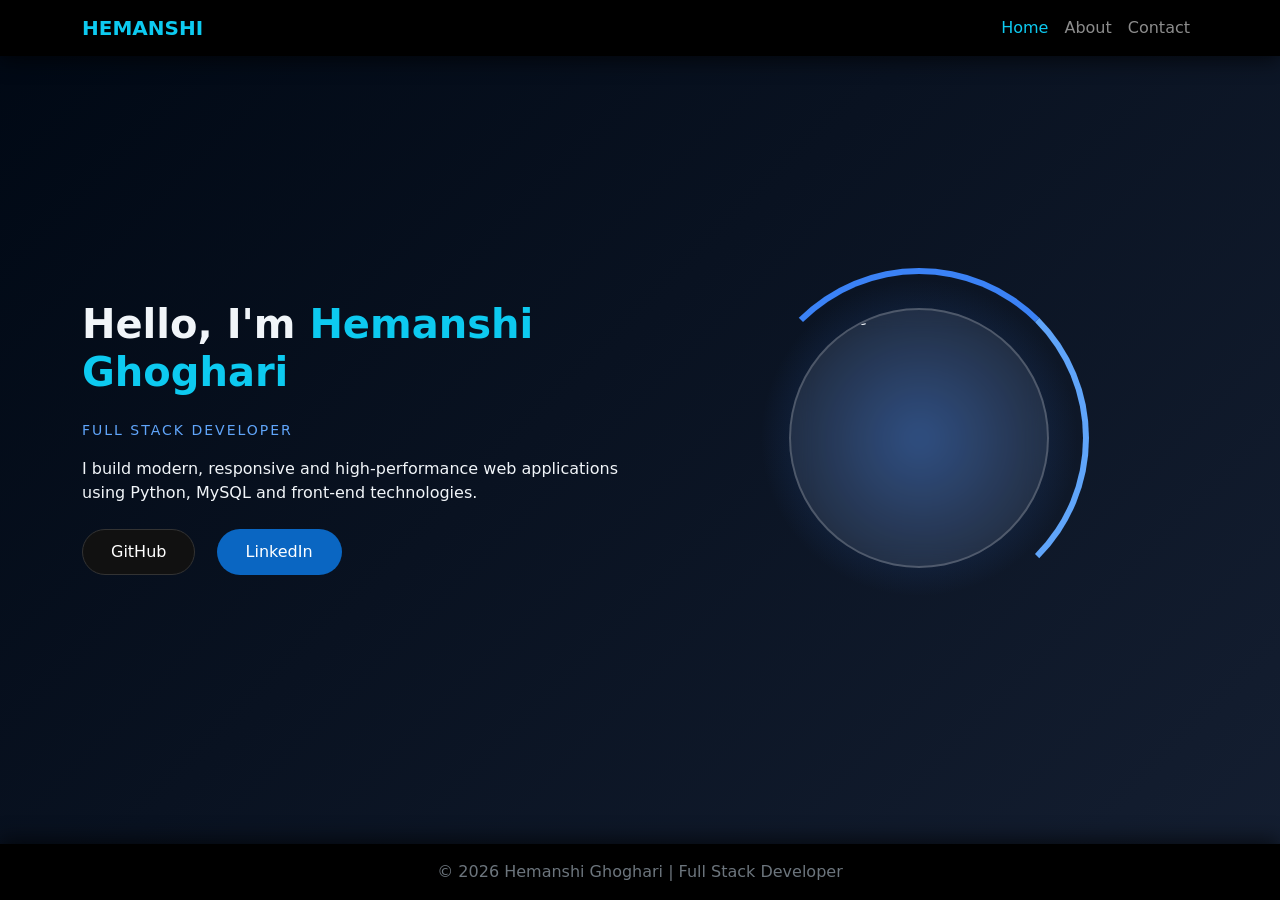
==== index.html @ 2b37db7c "all" ====
<!DOCTYPE html>
<html lang="en">

<head>
    <meta charset="UTF-8">
    <meta name="viewport" content="width=device-width, initial-scale=1.0">
    <title>Hemanshi Ghoghari | Portfolio</title>
    <link href="https://cdn.jsdelivr.net/npm/bootstrap@5.3.2/dist/css/bootstrap.min.css" rel="stylesheet">

    <style>
        body {
            background: linear-gradient(-45deg, #000000, #0d1b2a, #1b263b, #000814);
            background-size: 400% 400%;
            animation: gradientMove 12s ease infinite;
            color: #f1f5f9;
        }

        @keyframes gradientMove {
            0% {
                background-position: 0% 50%;
            }

            50% {
                background-position: 100% 50%;
            }

            100% {
                background-position: 0% 50%;
            }
        }

        .navbar {
            box-shadow: 0 5px 20px rgba(0, 0, 0, 0.6);
        }

        footer {
            box-shadow: 0 -5px 20px rgba(0, 0, 0, 0.6);
        }

        .hero-section {
            min-height: 75vh;
            display: flex;
            align-items: center;
        }

        .profile-container {
            position: relative;
            width: 360px;
            height: 360px;
            display: flex;
            align-items: center;
            justify-content: center;
        }

        /* 🔵 Pulsing Glow Ring */
        .glow-ring {
            position: absolute;
            width: 320px;
            height: 320px;
            border-radius: 50%;
            background: radial-gradient(circle, rgba(59, 130, 246, 0.4) 0%, transparent 70%);
            animation: pulseGlow 3s infinite ease-in-out;
        }

        @keyframes pulseGlow {
            0% {
                transform: scale(0.95);
                opacity: 0.7;
            }

            50% {
                transform: scale(1.05);
                opacity: 1;
            }

            100% {
                transform: scale(0.95);
                opacity: 0.7;
            }
        }

        /* 🔄 Rotating Arc */
        .rotating-arc {
            position: absolute;
            width: 340px;
            height: 340px;
            border-radius: 50%;
            border: 6px solid transparent;
            border-top: 6px solid #3b82f6;
            border-right: 6px solid #60a5fa;
            animation: rotateArc 6s linear infinite;
        }

        @keyframes rotateArc {
            0% {
                transform: rotate(0deg);
            }

            100% {
                transform: rotate(360deg);
            }
        }

        /* 💎 Glass Morphic Circle */
        .profile-glass {
            width: 260px;
            height: 260px;
            border-radius: 50%;
            padding: 10px;
            background: rgba(255, 255, 255, 0.08);
            backdrop-filter: blur(12px);
            border: 2px solid rgba(255, 255, 255, 0.2);
            display: flex;
            align-items: center;
            justify-content: center;
            z-index: 2;
        }

        /* 🖼 Image */
        .profile-img {
            width: 110%;
            height: 110%;
            border-radius: 50%;
            object-fit: cover;
            /* display: block; */
        }

        .tagline {
            letter-spacing: 2px;
            font-size: 14px;
            color: #60a5fa;
        }

        .social-btn {
            padding: 10px 28px;
            border-radius: 30px;
            font-weight: 500;
            transition: 0.3s;
        }

        .github-btn {
            background: #111;
            color: #fff;
            border: 1px solid #333;
        }

        .github-btn:hover {
            box-shadow: 0 0 20px rgba(255, 255, 255, 0.3);
        }

        .linkedin-btn {
            background: #0A66C2;
            color: #fff;
        }
    </style>
</head>

<body class="d-flex flex-column min-vh-100">

    <!-- Header -->
    <nav class="navbar navbar-expand-lg navbar-dark bg-black fixed-top">
        <div class="container">
            <a class="navbar-brand fw-bold text-info" href="index.html">HEMANSHI</a>
            <button class="navbar-toggler" type="button" data-bs-toggle="collapse" data-bs-target="#navbarNav">
                <span class="navbar-toggler-icon"></span>
            </button>
            <div class="collapse navbar-collapse" id="navbarNav">
                <ul class="navbar-nav ms-auto">
                    <li class="nav-item"><a class="nav-link active text-info" href="index.html">Home</a></li>
                    <li class="nav-item"><a class="nav-link" href="about.html">About</a></li>
                    <li class="nav-item"><a class="nav-link" href="contact.html">Contact</a></li>
                </ul>
            </div>
        </div>
    </nav>

    <main class="flex-fill" style="margin-top:100px;">

        <section class="container hero-section">
            <div class="row align-items-center w-100 g-0">

                <!-- Left -->
                <div class="col-lg-6 text-center text-lg-start">
                    <h1 class="fw-bold mb-4">
                        Hello, I'm <span class="text-info">Hemanshi Ghoghari</span>
                    </h1>
                    <p class="tagline">FULL STACK DEVELOPER</p>

                    <p class="mb-4">
                        I build modern, responsive and high-performance web applications
                        using Python, MySQL and front-end technologies.
                    </p>

                    <div>
                        <a href="https://github.com/YOUR_GITHUB_USERNAME" target="_blank"
                            class="btn social-btn github-btn me-3">
                            GitHub
                        </a>

                        <a href="https://linkedin.com/in/YOUR_LINKEDIN_USERNAME" target="_blank"
                            class="btn social-btn linkedin-btn">
                            LinkedIn
                        </a>
                    </div>
                </div>

                <!-- Right -->
                <div class="col-lg-6 d-flex justify-content-center mt-4 mt-lg-0">
                    <div class="profile-container">
                        <div class="glow-ring"></div>
                        <div class="rotating-arc"></div>

                        <div class="profile-glass">
                            <img src="profile_pic.png" alt="Profile" class="profile-img">
                        </div>
                    </div>
                </div>

            </div>
        </section>

    </main>

    <footer class="text-center py-3 bg-black text-secondary mt-auto">
        © 2026 Hemanshi Ghoghari | Full Stack Developer
    </footer>

    <script src="https://cdn.jsdelivr.net/npm/bootstrap@5.3.2/dist/js/bootstrap.bundle.min.js"></script>
</body>

</html>
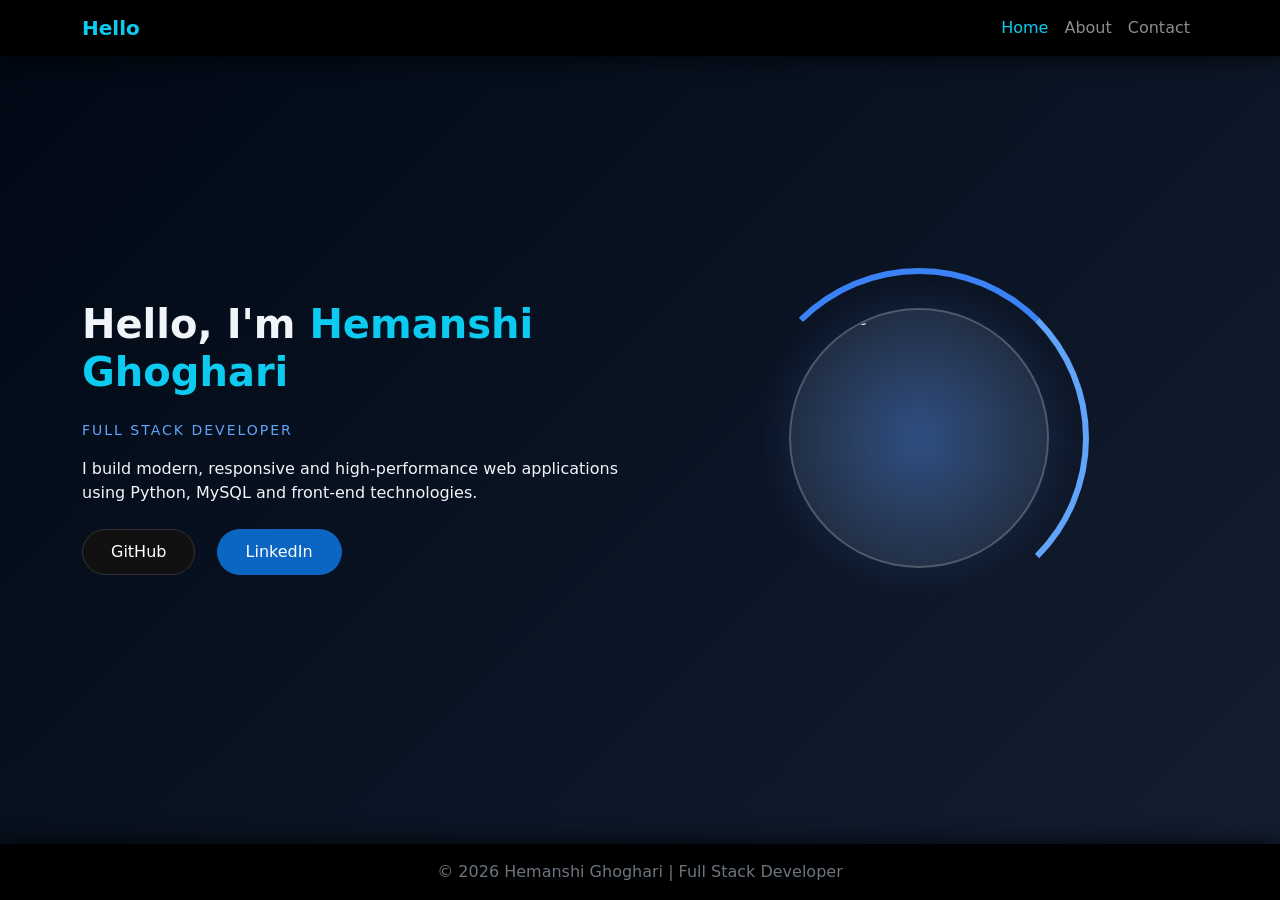
==== commit 40450571: "all" ====
--- a/index.html
+++ b/index.html
@@ -160,7 +160,7 @@
     <!-- Header -->
     <nav class="navbar navbar-expand-lg navbar-dark bg-black fixed-top">
         <div class="container">
-            <a class="navbar-brand fw-bold text-info" href="index.html">HEMANSHI</a>
+            <a class="navbar-brand fw-bold text-info" href="index.html">Hello</a>
             <button class="navbar-toggler" type="button" data-bs-toggle="collapse" data-bs-target="#navbarNav">
                 <span class="navbar-toggler-icon"></span>
             </button>
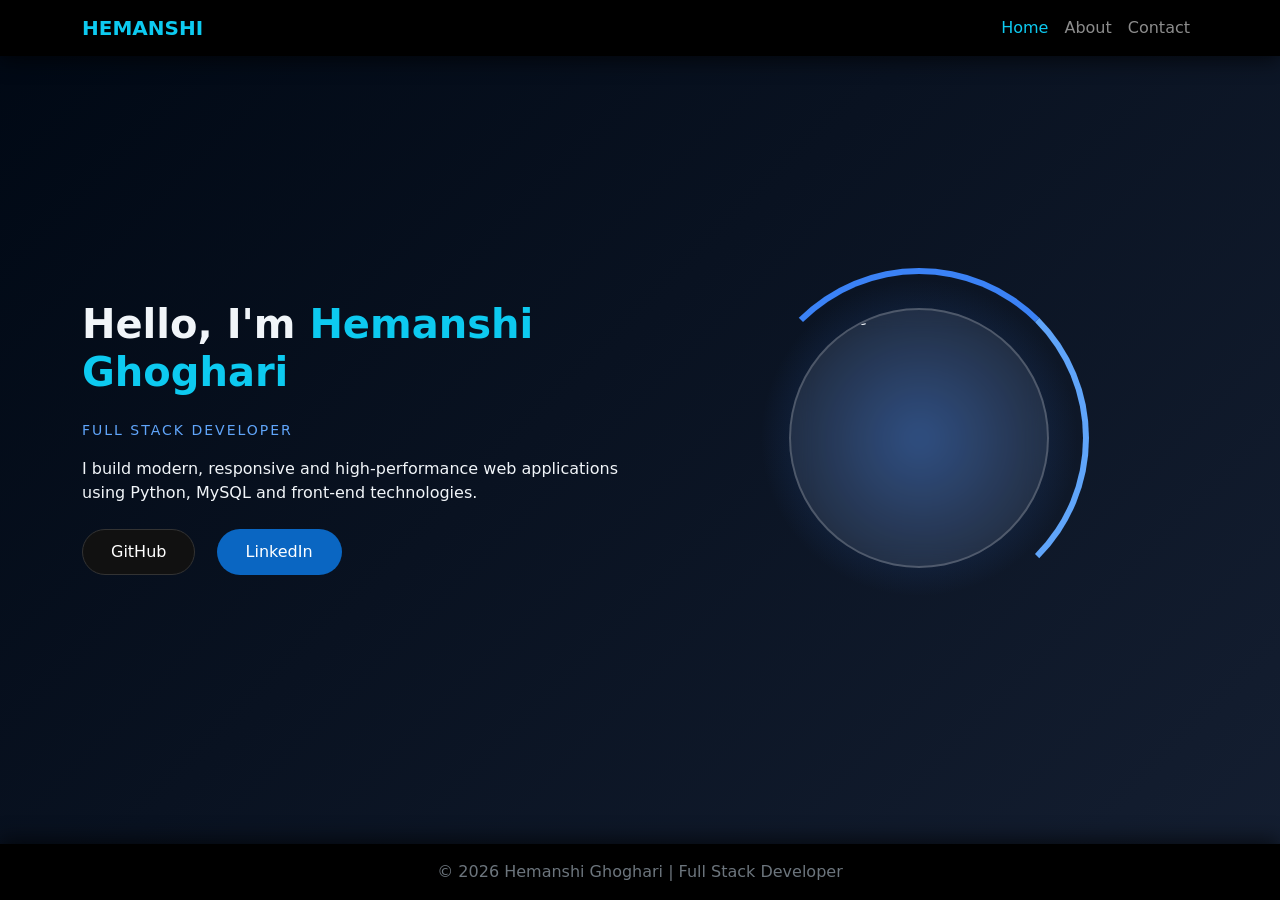
==== commit 8da92fe2: "all" ====
--- a/index.html
+++ b/index.html
@@ -160,7 +160,7 @@
     <!-- Header -->
     <nav class="navbar navbar-expand-lg navbar-dark bg-black fixed-top">
         <div class="container">
-            <a class="navbar-brand fw-bold text-info" href="index.html">Hello</a>
+            <a class="navbar-brand fw-bold text-info" href="index.html">HEMANSHI</a>
             <button class="navbar-toggler" type="button" data-bs-toggle="collapse" data-bs-target="#navbarNav">
                 <span class="navbar-toggler-icon"></span>
             </button>
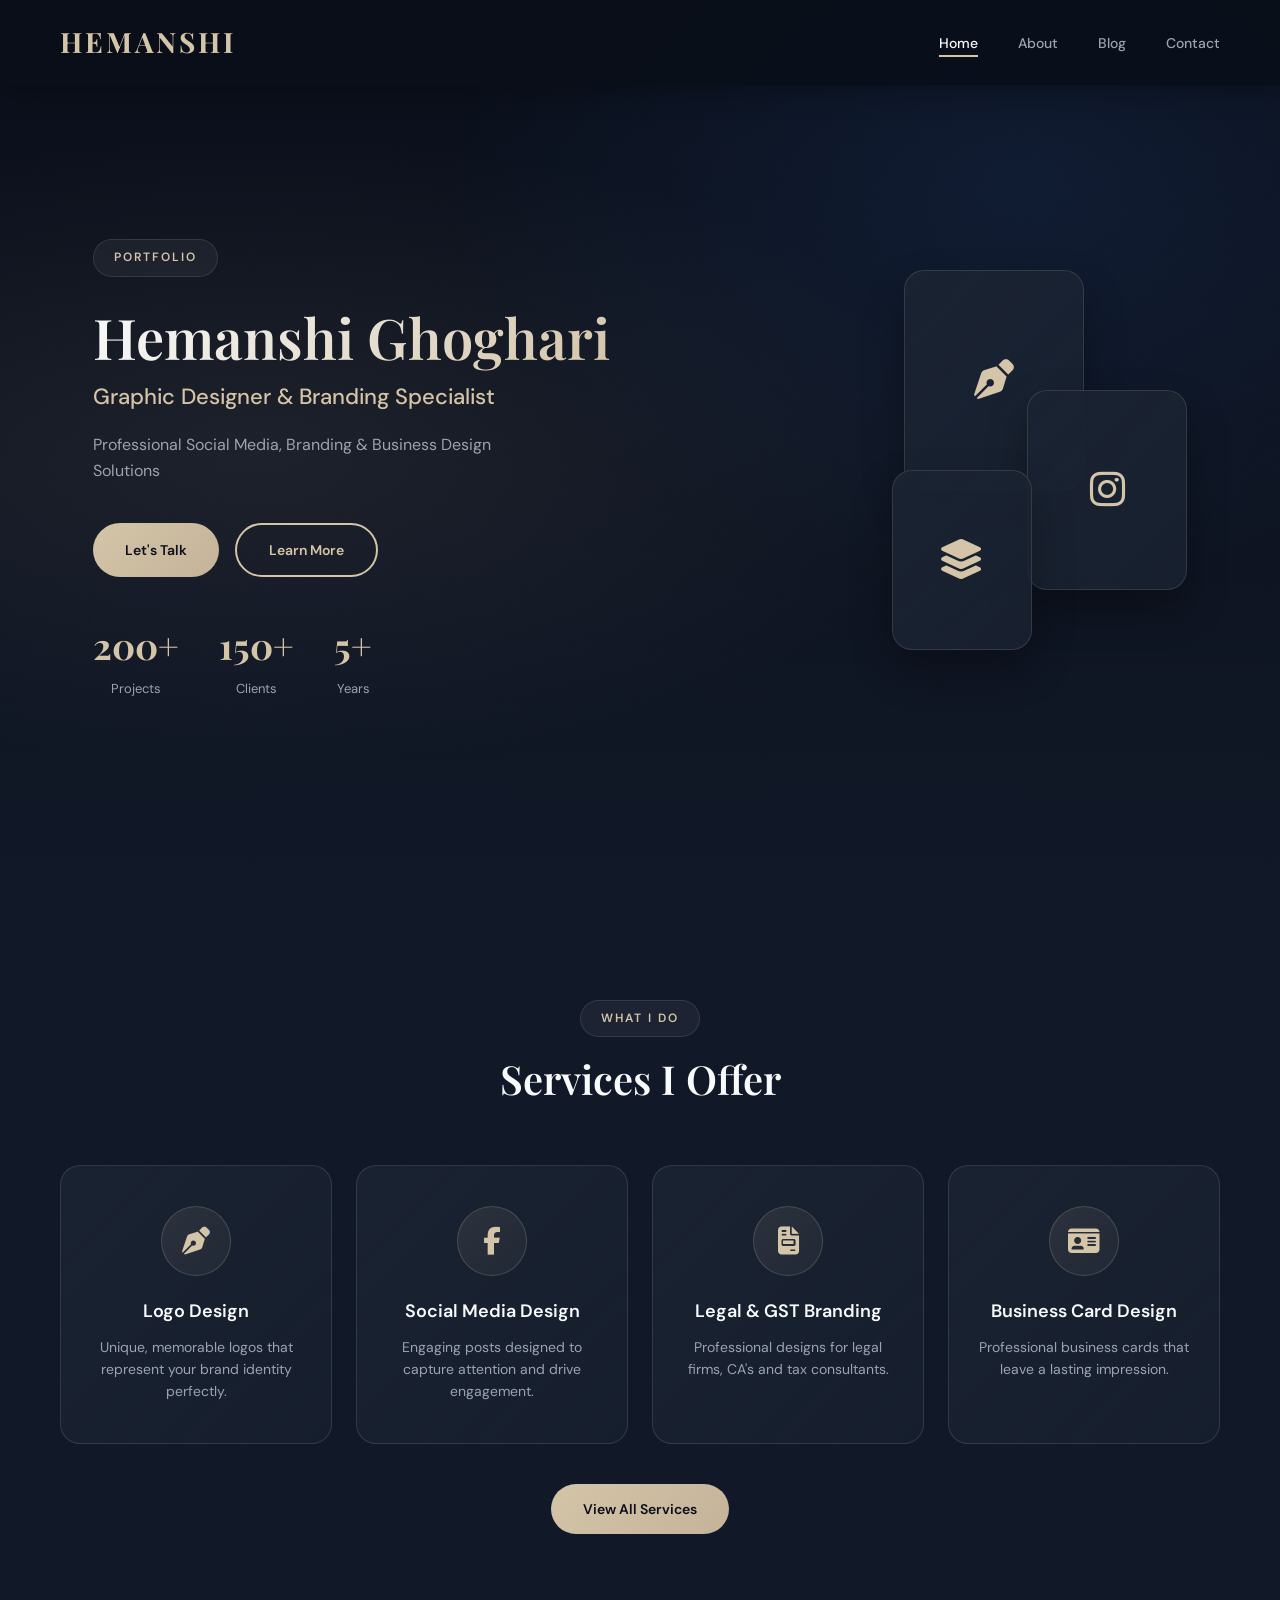
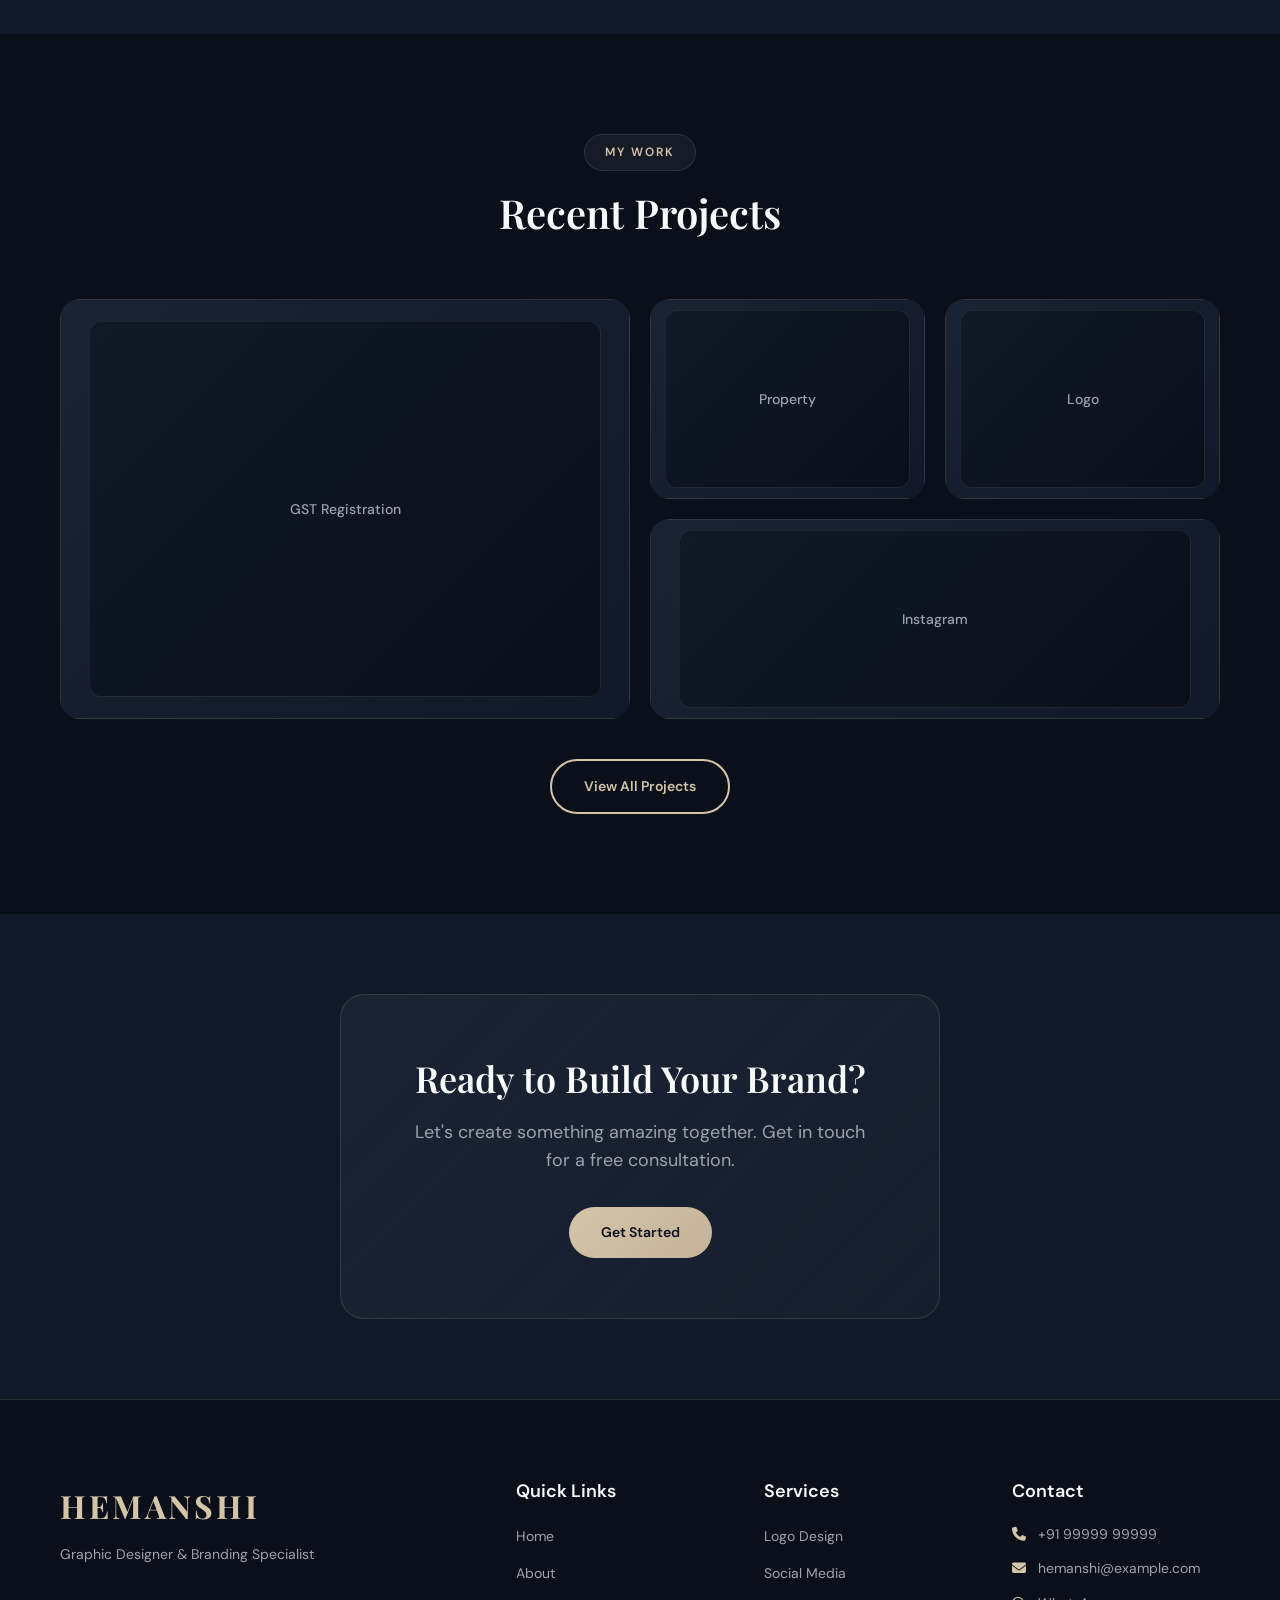
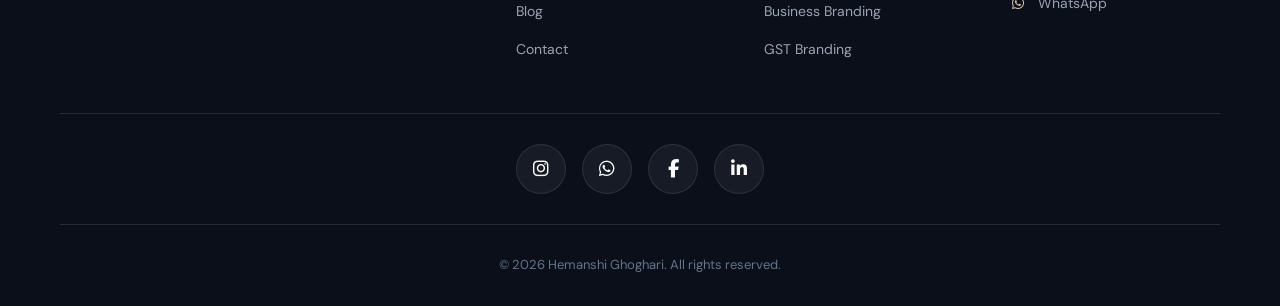
==== commit f6703b09: "all updated" ====
--- a/index.html
+++ b/index.html
@@ -4,228 +4,280 @@
 <head>
     <meta charset="UTF-8">
     <meta name="viewport" content="width=device-width, initial-scale=1.0">
-    <title>Hemanshi Ghoghari | Portfolio</title>
-    <link href="https://cdn.jsdelivr.net/npm/bootstrap@5.3.2/dist/css/bootstrap.min.css" rel="stylesheet">
-
-    <style>
-        body {
-            background: linear-gradient(-45deg, #000000, #0d1b2a, #1b263b, #000814);
-            background-size: 400% 400%;
-            animation: gradientMove 12s ease infinite;
-            color: #f1f5f9;
-        }
-
-        @keyframes gradientMove {
-            0% {
-                background-position: 0% 50%;
-            }
-
-            50% {
-                background-position: 100% 50%;
-            }
-
-            100% {
-                background-position: 0% 50%;
-            }
-        }
-
-        .navbar {
-            box-shadow: 0 5px 20px rgba(0, 0, 0, 0.6);
-        }
-
-        footer {
-            box-shadow: 0 -5px 20px rgba(0, 0, 0, 0.6);
-        }
-
-        .hero-section {
-            min-height: 75vh;
-            display: flex;
-            align-items: center;
-        }
-
-        .profile-container {
-            position: relative;
-            width: 360px;
-            height: 360px;
-            display: flex;
-            align-items: center;
-            justify-content: center;
-        }
-
-        /* 🔵 Pulsing Glow Ring */
-        .glow-ring {
-            position: absolute;
-            width: 320px;
-            height: 320px;
-            border-radius: 50%;
-            background: radial-gradient(circle, rgba(59, 130, 246, 0.4) 0%, transparent 70%);
-            animation: pulseGlow 3s infinite ease-in-out;
-        }
-
-        @keyframes pulseGlow {
-            0% {
-                transform: scale(0.95);
-                opacity: 0.7;
-            }
-
-            50% {
-                transform: scale(1.05);
-                opacity: 1;
-            }
-
-            100% {
-                transform: scale(0.95);
-                opacity: 0.7;
-            }
-        }
-
-        /* 🔄 Rotating Arc */
-        .rotating-arc {
-            position: absolute;
-            width: 340px;
-            height: 340px;
-            border-radius: 50%;
-            border: 6px solid transparent;
-            border-top: 6px solid #3b82f6;
-            border-right: 6px solid #60a5fa;
-            animation: rotateArc 6s linear infinite;
-        }
-
-        @keyframes rotateArc {
-            0% {
-                transform: rotate(0deg);
-            }
-
-            100% {
-                transform: rotate(360deg);
-            }
-        }
-
-        /* 💎 Glass Morphic Circle */
-        .profile-glass {
-            width: 260px;
-            height: 260px;
-            border-radius: 50%;
-            padding: 10px;
-            background: rgba(255, 255, 255, 0.08);
-            backdrop-filter: blur(12px);
-            border: 2px solid rgba(255, 255, 255, 0.2);
-            display: flex;
-            align-items: center;
-            justify-content: center;
-            z-index: 2;
-        }
-
-        /* 🖼 Image */
-        .profile-img {
-            width: 110%;
-            height: 110%;
-            border-radius: 50%;
-            object-fit: cover;
-            /* display: block; */
-        }
-
-        .tagline {
-            letter-spacing: 2px;
-            font-size: 14px;
-            color: #60a5fa;
-        }
-
-        .social-btn {
-            padding: 10px 28px;
-            border-radius: 30px;
-            font-weight: 500;
-            transition: 0.3s;
-        }
-
-        .github-btn {
-            background: #111;
-            color: #fff;
-            border: 1px solid #333;
-        }
-
-        .github-btn:hover {
-            box-shadow: 0 0 20px rgba(255, 255, 255, 0.3);
-        }
-
-        .linkedin-btn {
-            background: #0A66C2;
-            color: #fff;
-        }
-    </style>
+    <title>Hemanshi Ghoghari | Graphic Designer & Branding Specialist</title>
+    
+    <!-- Google Fonts -->
+    <link rel="preconnect" href="https://fonts.googleapis.com">
+    <link rel="preconnect" href="https://fonts.gstatic.com" crossorigin>
+    <link href="https://fonts.googleapis.com/css2?family=DM+Sans:wght@400;500;600;700&family=Playfair+Display:wght@400;500;600;700&display=swap" rel="stylesheet">
+    
+    <!-- Font Awesome -->
+    <link rel="stylesheet" href="https://cdnjs.cloudflare.com/ajax/libs/font-awesome/6.5.1/css/all.min.css">
+    
+    <!-- Custom CSS -->
+    <link rel="stylesheet" href="style.css">
 </head>
 
-<body class="d-flex flex-column min-vh-100">
-
-    <!-- Header -->
-    <nav class="navbar navbar-expand-lg navbar-dark bg-black fixed-top">
-        <div class="container">
-            <a class="navbar-brand fw-bold text-info" href="index.html">HEMANSHI</a>
-            <button class="navbar-toggler" type="button" data-bs-toggle="collapse" data-bs-target="#navbarNav">
-                <span class="navbar-toggler-icon"></span>
-            </button>
-            <div class="collapse navbar-collapse" id="navbarNav">
-                <ul class="navbar-nav ms-auto">
-                    <li class="nav-item"><a class="nav-link active text-info" href="index.html">Home</a></li>
-                    <li class="nav-item"><a class="nav-link" href="about.html">About</a></li>
-                    <li class="nav-item"><a class="nav-link" href="contact.html">Contact</a></li>
-                </ul>
+<body>
+
+    <!-- ==================== NAVIGATION ==================== -->
+    <nav class="navbar" id="navbar">
+        <div class="container nav-container">
+            <a href="index.html" class="logo">HEMANSHI</a>
+            
+            <ul class="nav-links" id="navLinks">
+                <li><a href="index.html" class="active">Home</a></li>
+                <li><a href="about.html">About</a></li>
+                <li><a href="blog.html">Blog</a></li>
+                <li><a href="contact.html">Contact</a></li>
+            </ul>
+            
+            <div class="hamburger" id="hamburger">
+                <span></span>
+                <span></span>
+                <span></span>
             </div>
         </div>
     </nav>
 
-    <main class="flex-fill" style="margin-top:100px;">
-
-        <section class="container hero-section">
-            <div class="row align-items-center w-100 g-0">
-
-                <!-- Left -->
-                <div class="col-lg-6 text-center text-lg-start">
-                    <h1 class="fw-bold mb-4">
-                        Hello, I'm <span class="text-info">Hemanshi Ghoghari</span>
-                    </h1>
-                    <p class="tagline">FULL STACK DEVELOPER</p>
-
-                    <p class="mb-4">
-                        I build modern, responsive and high-performance web applications
-                        using Python, MySQL and front-end technologies.
-                    </p>
-
-                    <div>
-                        <a href="https://github.com/YOUR_GITHUB_USERNAME" target="_blank"
-                            class="btn social-btn github-btn me-3">
-                            GitHub
-                        </a>
-
-                        <a href="https://linkedin.com/in/YOUR_LINKEDIN_USERNAME" target="_blank"
-                            class="btn social-btn linkedin-btn">
-                            LinkedIn
-                        </a>
-                    </div>
-                </div>
-
-                <!-- Right -->
-                <div class="col-lg-6 d-flex justify-content-center mt-4 mt-lg-0">
-                    <div class="profile-container">
-                        <div class="glow-ring"></div>
-                        <div class="rotating-arc"></div>
-
-                        <div class="profile-glass">
-                            <img src="profile_pic.png" alt="Profile" class="profile-img">
-                        </div>
-                    </div>
-                </div>
-
-            </div>
-        </section>
-
-    </main>
-
-    <footer class="text-center py-3 bg-black text-secondary mt-auto">
-        © 2026 Hemanshi Ghoghari | Full Stack Developer
+    <!-- ==================== HERO SECTION ==================== -->
+    <section class="hero" id="home">
+        <div class="hero-bg"></div>
+        <div class="container hero-content">
+            <div class="hero-text" data-aos="fade-up">
+                <span class="hero-label">Portfolio</span>
+                <h1 class="hero-title">Hemanshi Ghoghari</h1>
+                <h2 class="hero-subtitle">Graphic Designer & Branding Specialist</h2>
+                <p class="hero-tagline">Professional Social Media, Branding & Business Design Solutions</p>
+                
+                <div class="hero-buttons">
+                    <a href="contact.html" class="btn btn-primary">Let's Talk</a>
+                    <a href="about.html" class="btn btn-outline">Learn More</a>
+                </div>
+                
+                <div class="hero-stats">
+                    <div class="stat-item">
+                        <span class="stat-number">200+</span>
+                        <span class="stat-label">Projects</span>
+                    </div>
+                    <div class="stat-item">
+                        <span class="stat-number">150+</span>
+                        <span class="stat-label">Clients</span>
+                    </div>
+                    <div class="stat-item">
+                        <span class="stat-number">5+</span>
+                        <span class="stat-label">Years</span>
+                    </div>
+                </div>
+            </div>
+            
+            <div class="hero-visual" data-aos="fade-left">
+                <div class="floating-card card-1">
+                    <div class="mockup-content">
+                        <i class="fas fa-pen-nib"></i>
+                    </div>
+                </div>
+                <div class="floating-card card-2">
+                    <div class="mockup-content">
+                        <i class="fab fa-instagram"></i>
+                    </div>
+                </div>
+                <div class="floating-card card-3">
+                    <div class="mockup-content">
+                        <i class="fas fa-layer-group"></i>
+                    </div>
+                </div>
+            </div>
+        </div>
+    </section>
+
+    <!-- ==================== SERVICES PREVIEW ==================== -->
+    <section class="services-preview">
+        <div class="container">
+            <div class="section-header" data-aos="fade-up">
+                <span class="section-label">What I Do</span>
+                <h2 class="section-title">Services I Offer</h2>
+            </div>
+            
+            <div class="services-grid">
+                <div class="service-card" data-aos="fade-up" data-delay="100">
+                    <div class="service-icon">
+                        <i class="fas fa-pen-nib"></i>
+                    </div>
+                    <h3>Logo Design</h3>
+                    <p>Unique, memorable logos that represent your brand identity perfectly.</p>
+                </div>
+                
+                <div class="service-card" data-aos="fade-up" data-delay="200">
+                    <div class="service-icon">
+                        <i class="fab fa-facebook-f"></i>
+                    </div>
+                    <h3>Social Media Design</h3>
+                    <p>Engaging posts designed to capture attention and drive engagement.</p>
+                </div>
+                
+                <div class="service-card" data-aos="fade-up" data-delay="300">
+                    <div class="service-icon">
+                        <i class="fas fa-file-invoice"></i>
+                    </div>
+                    <h3>Legal & GST Branding</h3>
+                    <p>Professional designs for legal firms, CA's and tax consultants.</p>
+                </div>
+                
+                <div class="service-card" data-aos="fade-up" data-delay="400">
+                    <div class="service-icon">
+                        <i class="fas fa-id-card"></i>
+                    </div>
+                    <h3>Business Card Design</h3>
+                    <p>Professional business cards that leave a lasting impression.</p>
+                </div>
+            </div>
+            
+            <div class="services-cta" data-aos="fade-up">
+                <a href="services.html" class="btn btn-primary">View All Services</a>
+            </div>
+        </div>
+    </section>
+
+    <!-- ==================== PORTFOLIO PREVIEW ==================== -->
+    <section class="portfolio-preview">
+        <div class="container">
+            <div class="section-header" data-aos="fade-up">
+                <span class="section-label">My Work</span>
+                <h2 class="section-title">Recent Projects</h2>
+            </div>
+            
+            <div class="portfolio-grid">
+                <div class="portfolio-item item-large" data-aos="fade-up" data-delay="100">
+                    <div class="portfolio-mockup">
+                        <div class="mockup-screen">
+                            <span class="mockup-label">GST Registration</span>
+                        </div>
+                    </div>
+                    <div class="portfolio-overlay">
+                        <h4>GST Posts</h4>
+                        <p>Tax consultant branding</p>
+                    </div>
+                </div>
+                
+                <div class="portfolio-item" data-aos="fade-up" data-delay="200">
+                    <div class="portfolio-mockup">
+                        <div class="mockup-screen">
+                            <span class="mockup-label">Property</span>
+                        </div>
+                    </div>
+                    <div class="portfolio-overlay">
+                        <h4>Property Design</h4>
+                        <p>Real estate branding</p>
+                    </div>
+                </div>
+                
+                <div class="portfolio-item" data-aos="fade-up" data-delay="300">
+                    <div class="portfolio-mockup">
+                        <div class="mockup-screen">
+                            <span class="mockup-label">Logo</span>
+                        </div>
+                    </div>
+                    <div class="portfolio-overlay">
+                        <h4>Logo Design</h4>
+                        <p>Brand identity</p>
+                    </div>
+                </div>
+                
+                <div class="portfolio-item item-wide" data-aos="fade-up" data-delay="400">
+                    <div class="portfolio-mockup">
+                        <div class="mockup-screen">
+                            <span class="mockup-label">Instagram</span>
+                        </div>
+                    </div>
+                    <div class="portfolio-overlay">
+                        <h4>Social Media</h4>
+                        <p>Instagram branding</p>
+                    </div>
+                </div>
+            </div>
+            
+            <div class="portfolio-cta" data-aos="fade-up">
+                <a href="blog.html" class="btn btn-outline">View All Projects</a>
+            </div>
+        </div>
+    </section>
+
+    <!-- ==================== CTA SECTION ==================== -->
+    <section class="cta-section">
+        <div class="container">
+            <div class="cta-content" data-aos="zoom-in">
+                <h2>Ready to Build Your Brand?</h2>
+                <p>Let's create something amazing together. Get in touch for a free consultation.</p>
+                <a href="contact.html" class="btn btn-primary">Get Started</a>
+            </div>
+        </div>
+    </section>
+
+    <!-- ==================== FOOTER ==================== -->
+    <footer class="footer">
+        <div class="container">
+            <div class="footer-content">
+                <div class="footer-main">
+                    <div class="footer-brand">
+                        <a href="index.html" class="footer-logo">HEMANSHI</a>
+                        <p class="footer-tagline">Graphic Designer & Branding Specialist</p>
+                    </div>
+                    
+                    <div class="footer-links">
+                        <h4>Quick Links</h4>
+                        <ul>
+                            <li><a href="index.html">Home</a></li>
+                            <li><a href="about.html">About</a></li>
+                            <li><a href="blog.html">Blog</a></li>
+                            <li><a href="contact.html">Contact</a></li>
+                        </ul>
+                    </div>
+                    
+                    <div class="footer-services">
+                        <h4>Services</h4>
+                        <ul>
+                            <li><a href="#">Logo Design</a></li>
+                            <li><a href="#">Social Media</a></li>
+                            <li><a href="#">Business Branding</a></li>
+                            <li><a href="#">GST Branding</a></li>
+                        </ul>
+                    </div>
+                    
+                    <div class="footer-contact">
+                        <h4>Contact</h4>
+                        <ul>
+                            <li><a href="tel:+919999999999"><i class="fas fa-phone"></i> +91 99999 99999</a></li>
+                            <li><a href="mailto:hemanshi@example.com"><i class="fas fa-envelope"></i> hemanshi@example.com</a></li>
+                            <li><a href="https://wa.me/919999999999" target="_blank"><i class="fab fa-whatsapp"></i> WhatsApp</a></li>
+                        </ul>
+                    </div>
+                </div>
+                
+                <div class="footer-social">
+                    <a href="https://instagram.com/yourhandle" target="_blank" class="social-link">
+                        <i class="fab fa-instagram"></i>
+                    </a>
+                    <a href="https://wa.me/919999999999" target="_blank" class="social-link">
+                        <i class="fab fa-whatsapp"></i>
+                    </a>
+                    <a href="https://facebook.com/yourhandle" target="_blank" class="social-link">
+                        <i class="fab fa-facebook-f"></i>
+                    </a>
+                    <a href="https://linkedin.com/in/yourhandle" target="_blank" class="social-link">
+                        <i class="fab fa-linkedin-in"></i>
+                    </a>
+                </div>
+                
+                <div class="footer-bottom">
+                    <p>&copy; 2026 Hemanshi Ghoghari. All rights reserved.</p>
+                </div>
+            </div>
+        </div>
     </footer>
 
-    <script src="https://cdn.jsdelivr.net/npm/bootstrap@5.3.2/dist/js/bootstrap.bundle.min.js"></script>
+    <!-- Custom JavaScript -->
+    <script src="script.js"></script>
 </body>
 
 </html>
--- a/style.css
+++ b/style.css
@@ -0,0 +1,1884 @@
+/* =====================================================
+   PORTFOLIO WEBSITE STYLES
+   Designed for: Hemanshi Ghoghari
+   Theme: Modern, Premium, Corporate
+   ===================================================== */
+
+/* ==================== CSS VARIABLES ==================== */
+:root {
+    /* Color Palette */
+    --primary-bg: #0a0f1a;
+    --secondary-bg: #111827;
+    --card-bg: #1a2332;
+    --beige: #d4c4a8;
+    --beige-light: #e8dcc8;
+    --soft-gray: #9ca3af;
+    --muted-blue: #64748b;
+    --accent-blue: #3b82f6;
+    --white: #f8fafc;
+    --whatsapp: #25D366;
+    --instagram: #E4405F;
+    
+    /* Effects */
+    --border-subtle: rgba(212, 196, 168, 0.15);
+    --glass-bg: rgba(255, 255, 255, 0.05);
+    --glass-border: rgba(255, 255, 255, 0.1);
+    --shadow: 0 20px 40px rgba(0, 0, 0, 0.3);
+    --transition: all 0.3s ease;
+}
+
+/* ==================== RESET & BASE ==================== */
+* {
+    margin: 0;
+    padding: 0;
+    box-sizing: border-box;
+}
+
+html {
+    scroll-behavior: smooth;
+}
+
+body {
+    font-family: 'DM Sans', sans-serif;
+    background: var(--primary-bg);
+    color: var(--white);
+    line-height: 1.6;
+    overflow-x: hidden;
+}
+
+h1, h2, h3, h4, h5, h6 {
+    font-family: 'Playfair Display', serif;
+    font-weight: 600;
+    line-height: 1.3;
+}
+
+a {
+    text-decoration: none;
+    color: inherit;
+}
+
+ul {
+    list-style: none;
+}
+
+img {
+    max-width: 100%;
+}
+
+.container {
+    max-width: 1200px;
+    margin: 0 auto;
+    padding: 0 20px;
+}
+
+/* ==================== BUTTONS ==================== */
+.btn {
+    display: inline-flex;
+    align-items: center;
+    justify-content: center;
+    gap: 10px;
+    padding: 14px 32px;
+    border-radius: 50px;
+    font-size: 14px;
+    font-weight: 600;
+    transition: var(--transition);
+    cursor: pointer;
+    border: none;
+    font-family: 'DM Sans', sans-serif;
+}
+
+.btn-primary {
+    background: linear-gradient(135deg, var(--beige) 0%, #c4b398 100%);
+    color: var(--primary-bg);
+}
+
+.btn-primary:hover {
+    transform: translateY(-3px);
+    box-shadow: 0 15px 30px rgba(212, 196, 168, 0.3);
+}
+
+.btn-outline {
+    background: transparent;
+    border: 2px solid var(--beige);
+    color: var(--beige);
+}
+
+.btn-outline:hover {
+    background: var(--beige);
+    color: var(--primary-bg);
+    transform: translateY(-3px);
+}
+
+/* ==================== NAVIGATION ==================== */
+.navbar {
+    position: fixed;
+    top: 0;
+    left: 0;
+    right: 0;
+    z-index: 1000;
+    padding: 20px 0;
+    background: rgba(10, 15, 26, 0.95);
+    backdrop-filter: blur(20px);
+    box-shadow: 0 5px 30px rgba(0, 0, 0, 0.3);
+}
+
+.nav-container {
+    display: flex;
+    justify-content: space-between;
+    align-items: center;
+}
+
+.logo {
+    font-family: 'Playfair Display', serif;
+    font-size: 28px;
+    font-weight: 700;
+    color: var(--beige);
+    letter-spacing: 3px;
+    transition: var(--transition);
+}
+
+.logo:hover {
+    color: var(--white);
+}
+
+.nav-links {
+    display: flex;
+    list-style: none;
+    gap: 40px;
+}
+
+.nav-links a {
+    font-size: 14px;
+    font-weight: 500;
+    color: var(--soft-gray);
+    transition: var(--transition);
+    position: relative;
+    padding: 5px 0;
+}
+
+.nav-links a::after {
+    content: '';
+    position: absolute;
+    bottom: 0;
+    left: 0;
+    width: 0;
+    height: 2px;
+    background: var(--beige);
+    transition: width 0.3s ease;
+}
+
+.nav-links a:hover,
+.nav-links a.active {
+    color: var(--white);
+}
+
+.nav-links a:hover::after,
+.nav-links a.active::after {
+    width: 100%;
+}
+
+/* Hamburger Menu */
+.hamburger {
+    display: none;
+    flex-direction: column;
+    gap: 5px;
+    cursor: pointer;
+    padding: 5px;
+}
+
+.hamburger span {
+    width: 25px;
+    height: 2px;
+    background: var(--white);
+    transition: var(--transition);
+}
+
+.hamburger.active span:nth-child(1) {
+    transform: rotate(45deg) translate(5px, 5px);
+}
+
+.hamburger.active span:nth-child(2) {
+    opacity: 0;
+}
+
+.hamburger.active span:nth-child(3) {
+    transform: rotate(-45deg) translate(5px, -5px);
+}
+
+/* ==================== HERO SECTION ==================== */
+.hero {
+    min-height: 100vh;
+    display: flex;
+    align-items: center;
+    padding: 120px 0 80px;
+    position: relative;
+    overflow: hidden;
+}
+
+.hero-bg {
+    position: absolute;
+    top: 0;
+    left: 0;
+    right: 0;
+    bottom: 0;
+    background: 
+        radial-gradient(ellipse at 20% 50%, rgba(212, 196, 168, 0.08) 0%, transparent 50%),
+        radial-gradient(ellipse at 80% 20%, rgba(59, 130, 246, 0.1) 0%, transparent 40%),
+        linear-gradient(180deg, var(--primary-bg) 0%, var(--secondary-bg) 100%);
+    z-index: 0;
+}
+
+.hero-content {
+    display: grid;
+    grid-template-columns: 1fr 1fr;
+    gap: 60px;
+    align-items: center;
+    position: relative;
+    z-index: 1;
+}
+
+.hero-text {
+    animation: fadeInUp 1s ease;
+}
+
+.hero-label {
+    display: inline-block;
+    padding: 8px 20px;
+    background: var(--glass-bg);
+    border: 1px solid var(--glass-border);
+    border-radius: 50px;
+    font-size: 12px;
+    font-weight: 600;
+    color: var(--beige);
+    letter-spacing: 2px;
+    text-transform: uppercase;
+    margin-bottom: 24px;
+}
+
+.hero-title {
+    font-size: 56px;
+    margin-bottom: 10px;
+    background: linear-gradient(135deg, var(--white) 0%, var(--beige) 100%);
+    -webkit-background-clip: text;
+    -webkit-text-fill-color: transparent;
+    background-clip: text;
+}
+
+.hero-subtitle {
+    font-size: 22px;
+    font-family: 'DM Sans', sans-serif;
+    font-weight: 500;
+    color: var(--beige);
+    margin-bottom: 20px;
+}
+
+.hero-tagline {
+    font-size: 16px;
+    color: var(--soft-gray);
+    margin-bottom: 40px;
+    max-width: 450px;
+}
+
+.hero-buttons {
+    display: flex;
+    gap: 16px;
+    margin-bottom: 40px;
+}
+
+.hero-stats {
+    display: flex;
+    gap: 40px;
+}
+
+.stat-item {
+    text-align: center;
+}
+
+.stat-number {
+    display: block;
+    font-family: 'Playfair Display', serif;
+    font-size: 36px;
+    font-weight: 700;
+    color: var(--beige);
+}
+
+.stat-label {
+    font-size: 13px;
+    color: var(--soft-gray);
+}
+
+/* Hero Visual */
+.hero-visual {
+    position: relative;
+    height: 400px;
+}
+
+.floating-card {
+    position: absolute;
+    border-radius: 20px;
+    background: linear-gradient(135deg, var(--card-bg) 0%, rgba(26, 35, 50, 0.8) 100%);
+    border: 1px solid var(--border-subtle);
+    box-shadow: var(--shadow);
+    display: flex;
+    align-items: center;
+    justify-content: center;
+    animation: float 6s ease-in-out infinite;
+}
+
+.floating-card .mockup-content i {
+    font-size: 40px;
+    color: var(--beige);
+}
+
+.card-1 {
+    width: 180px;
+    height: 220px;
+    top: 0;
+    right: 20%;
+    animation-delay: 0s;
+}
+
+.card-2 {
+    width: 160px;
+    height: 200px;
+    top: 30%;
+    right: 0;
+    animation-delay: 2s;
+}
+
+.card-3 {
+    width: 140px;
+    height: 180px;
+    bottom: 20px;
+    right: 30%;
+    animation-delay: 4s;
+}
+
+/* ==================== SECTION COMMON STYLES ==================== */
+section {
+    padding: 100px 0;
+}
+
+.section-header {
+    text-align: center;
+    margin-bottom: 60px;
+}
+
+.section-label {
+    display: inline-block;
+    padding: 8px 20px;
+    background: var(--glass-bg);
+    border: 1px solid var(--glass-border);
+    border-radius: 50px;
+    font-size: 12px;
+    font-weight: 600;
+    color: var(--beige);
+    letter-spacing: 2px;
+    text-transform: uppercase;
+    margin-bottom: 16px;
+}
+
+.section-title {
+    font-size: 40px;
+    color: var(--white);
+}
+
+/* ==================== SERVICES PREVIEW ==================== */
+.services-preview {
+    background: var(--secondary-bg);
+}
+
+.services-grid {
+    display: grid;
+    grid-template-columns: repeat(4, 1fr);
+    gap: 24px;
+}
+
+.service-card {
+    background: linear-gradient(135deg, var(--card-bg) 0%, rgba(26, 35, 50, 0.6) 100%);
+    border: 1px solid var(--border-subtle);
+    border-radius: 20px;
+    padding: 40px 28px;
+    text-align: center;
+    transition: var(--transition);
+}
+
+.service-card:hover {
+    transform: translateY(-10px);
+    border-color: var(--beige);
+    box-shadow: 0 25px 50px rgba(0, 0, 0, 0.3);
+}
+
+.service-icon {
+    width: 70px;
+    height: 70px;
+    margin: 0 auto 24px;
+    background: linear-gradient(135deg, rgba(212, 196, 168, 0.1) 0%, rgba(212, 196, 168, 0.05) 100%);
+    border-radius: 50%;
+    display: flex;
+    align-items: center;
+    justify-content: center;
+    border: 1px solid rgba(212, 196, 168, 0.2);
+}
+
+.service-icon i {
+    font-size: 28px;
+    color: var(--beige);
+}
+
+.service-card h3 {
+    font-size: 18px;
+    font-family: 'DM Sans', sans-serif;
+    font-weight: 600;
+    color: var(--white);
+    margin-bottom: 12px;
+}
+
+.service-card p {
+    font-size: 14px;
+    color: var(--soft-gray);
+    line-height: 1.6;
+}
+
+.services-cta {
+    text-align: center;
+    margin-top: 40px;
+}
+
+/* ==================== PORTFOLIO PREVIEW ==================== */
+.portfolio-preview {
+    background: var(--primary-bg);
+}
+
+.portfolio-grid {
+    display: grid;
+    grid-template-columns: repeat(4, 1fr);
+    grid-auto-rows: 200px;
+    gap: 20px;
+}
+
+.portfolio-item {
+    position: relative;
+    border-radius: 20px;
+    overflow: hidden;
+    cursor: pointer;
+    transition: var(--transition);
+}
+
+.portfolio-item:hover {
+    transform: scale(1.02);
+    z-index: 10;
+}
+
+.item-large {
+    grid-column: span 2;
+    grid-row: span 2;
+}
+
+.item-wide {
+    grid-column: span 2;
+}
+
+.portfolio-mockup {
+    width: 100%;
+    height: 100%;
+    background: linear-gradient(135deg, var(--card-bg) 0%, var(--secondary-bg) 100%);
+    display: flex;
+    align-items: center;
+    justify-content: center;
+    border: 1px solid var(--border-subtle);
+}
+
+.mockup-screen {
+    width: 90%;
+    height: 90%;
+    background: linear-gradient(135deg, var(--secondary-bg) 0%, var(--primary-bg) 100%);
+    border-radius: 12px;
+    display: flex;
+    flex-direction: column;
+    align-items: center;
+    justify-content: center;
+    border: 1px solid rgba(212, 196, 168, 0.1);
+}
+
+.mockup-label {
+    font-size: 14px;
+    color: var(--soft-gray);
+    font-weight: 500;
+}
+
+.portfolio-overlay {
+    position: absolute;
+    bottom: 0;
+    left: 0;
+    right: 0;
+    padding: 24px;
+    background: linear-gradient(180deg, transparent 0%, rgba(10, 15, 26, 0.95) 100%);
+    transform: translateY(100%);
+    transition: var(--transition);
+}
+
+.portfolio-item:hover .portfolio-overlay {
+    transform: translateY(0);
+}
+
+.portfolio-overlay h4 {
+    font-size: 18px;
+    font-family: 'DM Sans', sans-serif;
+    color: var(--white);
+    margin-bottom: 4px;
+}
+
+.portfolio-overlay p {
+    font-size: 13px;
+    color: var(--soft-gray);
+}
+
+.portfolio-cta {
+    text-align: center;
+    margin-top: 40px;
+}
+
+/* ==================== CTA SECTION ==================== */
+.cta-section {
+    background: var(--secondary-bg);
+    padding: 80px 0;
+}
+
+.cta-content {
+    text-align: center;
+    max-width: 600px;
+    margin: 0 auto;
+    padding: 60px;
+    background: linear-gradient(135deg, var(--card-bg) 0%, rgba(26, 35, 50, 0.6) 100%);
+    border: 1px solid var(--border-subtle);
+    border-radius: 24px;
+}
+
+.cta-content h2 {
+    font-size: 36px;
+    color: var(--white);
+    margin-bottom: 16px;
+}
+
+.cta-content p {
+    font-size: 18px;
+    color: var(--soft-gray);
+    margin-bottom: 32px;
+}
+
+/* ==================== PAGE HERO (For Inner Pages) ==================== */
+.page-hero {
+    padding: 160px 0 80px;
+    text-align: center;
+    position: relative;
+    overflow: hidden;
+}
+
+.page-hero .hero-bg {
+    background: 
+        radial-gradient(ellipse at 50% 0%, rgba(212, 196, 168, 0.08) 0%, transparent 50%),
+        linear-gradient(180deg, var(--primary-bg) 0%, var(--secondary-bg) 100%);
+}
+
+.page-label {
+    display: inline-block;
+    padding: 8px 20px;
+    background: var(--glass-bg);
+    border: 1px solid var(--glass-border);
+    border-radius: 50px;
+    font-size: 12px;
+    font-weight: 600;
+    color: var(--beige);
+    letter-spacing: 2px;
+    text-transform: uppercase;
+    margin-bottom: 20px;
+}
+
+.page-title {
+    font-size: 48px;
+    margin-bottom: 16px;
+    background: linear-gradient(135deg, var(--white) 0%, var(--beige) 100%);
+    -webkit-background-clip: text;
+    -webkit-text-fill-color: transparent;
+    background-clip: text;
+}
+
+.page-subtitle {
+    font-size: 18px;
+    color: var(--soft-gray);
+}
+
+/* ==================== ABOUT MAIN SECTION ==================== */
+.about-main {
+    background: var(--secondary-bg);
+    padding: 80px 0;
+}
+
+.about-layout {
+    display: grid;
+    grid-template-columns: 380px 1fr;
+    gap: 60px;
+    align-items: center;
+}
+
+.about-visual {
+    position: relative;
+}
+
+.profile-frame {
+    width: 100%;
+    height: 450px;
+    background: linear-gradient(135deg, var(--card-bg) 0%, var(--primary-bg) 100%);
+    border-radius: 24px;
+    border: 1px solid var(--border-subtle);
+    display: flex;
+    align-items: center;
+    justify-content: center;
+    position: relative;
+    z-index: 2;
+}
+
+.profile-frame::before {
+    content: '';
+    position: absolute;
+    top: -20px;
+    left: -20px;
+    right: 20px;
+    bottom: 20px;
+    border: 2px solid var(--beige);
+    border-radius: 24px;
+    opacity: 0.2;
+}
+
+.profile-img {
+    width: 100%;
+    height: 100%;
+    display: flex;
+    align-items: center;
+    justify-content: center;
+}
+
+.profile-img i {
+    font-size: 100px;
+    color: var(--beige);
+    opacity: 0.4;
+}
+
+.visual-accent {
+    position: absolute;
+    bottom: -30px;
+    right: -30px;
+    width: 200px;
+    height: 200px;
+    background: linear-gradient(135deg, rgba(212, 196, 168, 0.1) 0%, transparent 100%);
+    border-radius: 50%;
+    z-index: 1;
+}
+
+.about-details {
+    padding: 20px 0;
+}
+
+.about-heading {
+    font-size: 36px;
+    margin-bottom: 24px;
+    color: var(--white);
+}
+
+.about-text {
+    font-size: 16px;
+    color: var(--soft-gray);
+    line-height: 1.8;
+    margin-bottom: 20px;
+}
+
+.about-highlight {
+    display: flex;
+    gap: 40px;
+    margin-top: 40px;
+    padding-top: 30px;
+    border-top: 1px solid var(--border-subtle);
+}
+
+.highlight-item {
+    text-align: center;
+}
+
+.highlight-number {
+    display: block;
+    font-family: 'Playfair Display', serif;
+    font-size: 42px;
+    font-weight: 700;
+    color: var(--beige);
+    line-height: 1;
+}
+
+.highlight-label {
+    font-size: 13px;
+    color: var(--soft-gray);
+    margin-top: 8px;
+    display: block;
+}
+
+/* ==================== SKILLS SECTION ==================== */
+.skills-section {
+    background: var(--primary-bg);
+}
+
+.skills-grid {
+    display: grid;
+    grid-template-columns: repeat(3, 1fr);
+    gap: 24px;
+}
+
+.skill-card {
+    background: linear-gradient(135deg, var(--card-bg) 0%, rgba(26, 35, 50, 0.6) 100%);
+    border: 1px solid var(--border-subtle);
+    border-radius: 20px;
+    padding: 36px;
+    transition: var(--transition);
+}
+
+.skill-card:hover {
+    transform: translateY(-5px);
+    border-color: var(--beige);
+}
+
+.skill-icon {
+    width: 60px;
+    height: 60px;
+    background: linear-gradient(135deg, rgba(212, 196, 168, 0.1) 0%, rgba(212, 196, 168, 0.05) 100%);
+    border-radius: 16px;
+    display: flex;
+    align-items: center;
+    justify-content: center;
+    margin-bottom: 20px;
+    border: 1px solid rgba(212, 196, 168, 0.2);
+}
+
+.skill-icon i {
+    font-size: 24px;
+    color: var(--beige);
+}
+
+.skill-card h3 {
+    font-size: 18px;
+    font-family: 'DM Sans', sans-serif;
+    font-weight: 600;
+    color: var(--white);
+    margin-bottom: 10px;
+}
+
+.skill-card p {
+    font-size: 14px;
+    color: var(--soft-gray);
+    margin-bottom: 20px;
+    line-height: 1.6;
+}
+
+.skill-bar {
+    height: 6px;
+    background: rgba(255, 255, 255, 0.1);
+    border-radius: 10px;
+    overflow: hidden;
+}
+
+.skill-progress {
+    height: 100%;
+    background: linear-gradient(90deg, var(--beige) 0%, #c4b398 100%);
+    border-radius: 10px;
+}
+
+/* ==================== TIMELINE SECTION ==================== */
+.timeline-section {
+    background: var(--secondary-bg);
+}
+
+.timeline-grid {
+    display: grid;
+    grid-template-columns: repeat(2, 1fr);
+    gap: 60px;
+}
+
+.timeline-title {
+    font-size: 24px;
+    font-family: 'DM Sans', sans-serif;
+    color: var(--white);
+    margin-bottom: 30px;
+    display: flex;
+    align-items: center;
+    gap: 12px;
+}
+
+.timeline-title i {
+    color: var(--beige);
+}
+
+.timeline-item {
+    position: relative;
+    padding-left: 40px;
+    margin-bottom: 30px;
+}
+
+.timeline-dot {
+    position: absolute;
+    left: 0;
+    top: 5px;
+    width: 16px;
+    height: 16px;
+    background: var(--beige);
+    border-radius: 50%;
+}
+
+.timeline-content {
+    background: linear-gradient(135deg, var(--card-bg) 0%, rgba(26, 35, 50, 0.6) 100%);
+    border: 1px solid var(--border-subtle);
+    border-radius: 16px;
+    padding: 24px;
+    transition: var(--transition);
+}
+
+.timeline-content:hover {
+    border-color: var(--beige);
+}
+
+.timeline-year {
+    display: inline-block;
+    padding: 4px 12px;
+    background: rgba(212, 196, 168, 0.1);
+    border-radius: 20px;
+    font-size: 12px;
+    color: var(--beige);
+    margin-bottom: 10px;
+}
+
+.timeline-content h4 {
+    font-size: 18px;
+    font-family: 'DM Sans', sans-serif;
+    color: var(--white);
+    margin-bottom: 8px;
+}
+
+.timeline-content p {
+    font-size: 14px;
+    color: var(--soft-gray);
+}
+
+/* ==================== TESTIMONIALS ==================== */
+.testimonials-section {
+    background: var(--primary-bg);
+}
+
+.testimonials-grid {
+    display: grid;
+    grid-template-columns: repeat(3, 1fr);
+    gap: 24px;
+}
+
+.testimonial-card {
+    background: linear-gradient(135deg, var(--card-bg) 0%, rgba(26, 35, 50, 0.6) 100%);
+    border: 1px solid var(--border-subtle);
+    border-radius: 20px;
+    padding: 40px;
+    transition: var(--transition);
+}
+
+.testimonial-card:hover {
+    transform: translateY(-5px);
+    border-color: var(--beige);
+}
+
+.quote-icon {
+    margin-bottom: 20px;
+}
+
+.quote-icon i {
+    font-size: 32px;
+    color: var(--beige);
+    opacity: 0.5;
+}
+
+.testimonial-text {
+    font-size: 15px;
+    color: var(--soft-gray);
+    line-height: 1.8;
+    margin-bottom: 24px;
+    font-style: italic;
+}
+
+.testimonial-author {
+    display: flex;
+    align-items: center;
+    gap: 16px;
+}
+
+.author-avatar {
+    width: 50px;
+    height: 50px;
+    background: linear-gradient(135deg, rgba(212, 196, 168, 0.1) 0%, rgba(212, 196, 168, 0.05) 100%);
+    border-radius: 50%;
+    display: flex;
+    align-items: center;
+    justify-content: center;
+    border: 1px solid rgba(212, 196, 168, 0.2);
+}
+
+.author-avatar i {
+    font-size: 18px;
+    color: var(--beige);
+}
+
+.author-info h4 {
+    font-size: 16px;
+    font-family: 'DM Sans', sans-serif;
+    font-weight: 600;
+    color: var(--white);
+}
+
+.author-info span {
+    font-size: 13px;
+    color: var(--soft-gray);
+}
+
+/* ==================== PORTFOLIO PAGE STYLES ==================== */
+.portfolio-filter {
+    padding: 40px 0;
+    background: var(--secondary-bg);
+}
+
+.filter-buttons {
+    display: flex;
+    justify-content: center;
+    gap: 12px;
+    flex-wrap: wrap;
+}
+
+.filter-btn {
+    padding: 10px 24px;
+    background: var(--glass-bg);
+    border: 1px solid var(--glass-border);
+    border-radius: 50px;
+    color: var(--soft-gray);
+    font-family: 'DM Sans', sans-serif;
+    font-size: 14px;
+    font-weight: 500;
+    cursor: pointer;
+    transition: var(--transition);
+}
+
+.filter-btn:hover,
+.filter-btn.active {
+    background: var(--beige);
+    color: var(--primary-bg);
+    border-color: var(--beige);
+}
+
+.portfolio-section {
+    padding: 60px 0;
+    background: var(--primary-bg);
+}
+
+.portfolio-grid-full {
+    display: grid;
+    grid-template-columns: repeat(3, 1fr);
+    gap: 30px;
+}
+
+.portfolio-card {
+    background: linear-gradient(135deg, var(--card-bg) 0%, rgba(26, 35, 50, 0.6) 100%);
+    border: 1px solid var(--border-subtle);
+    border-radius: 20px;
+    overflow: hidden;
+    transition: var(--transition);
+}
+
+.portfolio-card:hover {
+    transform: translateY(-10px);
+    border-color: var(--beige);
+    box-shadow: var(--shadow);
+}
+
+.portfolio-image {
+    position: relative;
+    height: 200px;
+    overflow: hidden;
+}
+
+.image-placeholder {
+    width: 100%;
+    height: 100%;
+    background: linear-gradient(135deg, var(--secondary-bg) 0%, var(--primary-bg) 100%);
+    display: flex;
+    align-items: center;
+    justify-content: center;
+}
+
+.image-placeholder i {
+    font-size: 48px;
+    color: var(--beige);
+    opacity: 0.6;
+}
+
+.image-placeholder.instagram i {
+    color: var(--accent-blue);
+}
+
+.portfolio-overlay {
+    position: absolute;
+    top: 0;
+    left: 0;
+    right: 0;
+    bottom: 0;
+    background: rgba(10, 15, 26, 0.9);
+    display: flex;
+    align-items: center;
+    justify-content: center;
+    opacity: 0;
+    transition: var(--transition);
+}
+
+.portfolio-card:hover .portfolio-overlay {
+    opacity: 1;
+}
+
+.overlay-content {
+    text-align: center;
+}
+
+.overlay-content h3 {
+    font-size: 20px;
+    color: var(--white);
+    margin-bottom: 8px;
+    font-family: 'DM Sans', sans-serif;
+}
+
+.overlay-content p {
+    font-size: 14px;
+    color: var(--soft-gray);
+    margin-bottom: 16px;
+}
+
+.view-btn {
+    display: inline-block;
+    padding: 10px 24px;
+    background: var(--beige);
+    color: var(--primary-bg);
+    border-radius: 50px;
+    font-size: 13px;
+    font-weight: 600;
+    transition: var(--transition);
+}
+
+.view-btn:hover {
+    background: var(--white);
+}
+
+.portfolio-info {
+    padding: 24px;
+}
+
+.portfolio-category {
+    display: inline-block;
+    padding: 4px 12px;
+    background: rgba(212, 196, 168, 0.1);
+    border-radius: 20px;
+    font-size: 11px;
+    color: var(--beige);
+    text-transform: uppercase;
+    letter-spacing: 1px;
+    margin-bottom: 12px;
+}
+
+.portfolio-info h4 {
+    font-size: 18px;
+    font-family: 'DM Sans', sans-serif;
+    color: var(--white);
+    margin-bottom: 8px;
+}
+
+.portfolio-info p {
+    font-size: 14px;
+    color: var(--soft-gray);
+    line-height: 1.6;
+}
+
+/* Stats Section */
+.stats-section {
+    background: var(--secondary-bg);
+    padding: 60px 0;
+}
+
+.stats-grid {
+    display: grid;
+    grid-template-columns: repeat(4, 1fr);
+    gap: 30px;
+}
+
+.stat-box {
+    text-align: center;
+    padding: 40px 20px;
+    background: linear-gradient(135deg, var(--card-bg) 0%, rgba(26, 35, 50, 0.6) 100%);
+    border: 1px solid var(--border-subtle);
+    border-radius: 20px;
+    transition: var(--transition);
+}
+
+.stat-box:hover {
+    transform: translateY(-5px);
+    border-color: var(--beige);
+}
+
+.stat-box i {
+    font-size: 40px;
+    color: var(--beige);
+    margin-bottom: 16px;
+}
+
+.stat-box .stat-number {
+    display: block;
+    font-family: 'Playfair Display', serif;
+    font-size: 42px;
+    font-weight: 700;
+    color: var(--white);
+    margin-bottom: 8px;
+}
+
+.stat-box .stat-label {
+    font-size: 14px;
+    color: var(--soft-gray);
+}
+
+/* ==================== CONTACT PAGE STYLES ==================== */
+.contact-main {
+    background: var(--secondary-bg);
+    padding: 80px 0;
+}
+
+.contact-layout {
+    display: grid;
+    grid-template-columns: 1fr 1.2fr;
+    gap: 60px;
+    align-items: start;
+}
+
+/* Contact Info */
+.contact-info {
+    padding: 20px 0;
+}
+
+.info-title {
+    font-size: 32px;
+    color: var(--white);
+    margin-bottom: 16px;
+}
+
+.info-text {
+    font-size: 16px;
+    color: var(--soft-gray);
+    margin-bottom: 40px;
+    line-height: 1.7;
+}
+
+.contact-methods {
+    display: flex;
+    flex-direction: column;
+    gap: 16px;
+    margin-bottom: 40px;
+}
+
+.method-card {
+    display: flex;
+    align-items: center;
+    gap: 20px;
+    padding: 20px 24px;
+    background: linear-gradient(135deg, var(--card-bg) 0%, rgba(26, 35, 50, 0.6) 100%);
+    border: 1px solid var(--border-subtle);
+    border-radius: 16px;
+    transition: var(--transition);
+}
+
+.method-card:hover {
+    border-color: var(--beige);
+    transform: translateX(5px);
+}
+
+.method-icon {
+    width: 50px;
+    height: 50px;
+    background: linear-gradient(135deg, rgba(212, 196, 168, 0.1) 0%, rgba(212, 196, 168, 0.05) 100%);
+    border-radius: 12px;
+    display: flex;
+    align-items: center;
+    justify-content: center;
+    border: 1px solid rgba(212, 196, 168, 0.2);
+    flex-shrink: 0;
+}
+
+.method-icon i {
+    font-size: 20px;
+    color: var(--beige);
+}
+
+.method-icon.whatsapp i { color: var(--whatsapp); }
+.method-icon.instagram i { color: var(--instagram); }
+
+.method-details {
+    display: flex;
+    flex-direction: column;
+}
+
+.method-label {
+    font-size: 12px;
+    color: var(--muted-blue);
+    text-transform: uppercase;
+    letter-spacing: 1px;
+    margin-bottom: 4px;
+}
+
+.method-value {
+    font-size: 15px;
+    font-weight: 500;
+    color: var(--white);
+}
+
+.social-links h3 {
+    font-size: 18px;
+    font-family: 'DM Sans', sans-serif;
+    font-weight: 600;
+    color: var(--white);
+    margin-bottom: 20px;
+}
+
+.social-icons {
+    display: flex;
+    gap: 12px;
+}
+
+.social-icon {
+    width: 50px;
+    height: 50px;
+    background: var(--glass-bg);
+    border: 1px solid var(--glass-border);
+    border-radius: 12px;
+    display: flex;
+    align-items: center;
+    justify-content: center;
+    transition: var(--transition);
+}
+
+.social-icon:hover {
+    background: var(--beige);
+    border-color: var(--beige);
+}
+
+.social-icon:hover i {
+    color: var(--primary-bg);
+}
+
+.social-icon i {
+    font-size: 18px;
+    color: var(--white);
+}
+
+/* Contact Form */
+.contact-form-wrapper {
+    background: linear-gradient(135deg, var(--card-bg) 0%, rgba(26, 35, 50, 0.6) 100%);
+    border: 1px solid var(--border-subtle);
+    border-radius: 24px;
+    padding: 48px;
+}
+
+.form-title {
+    font-size: 28px;
+    color: var(--white);
+    margin-bottom: 32px;
+    font-family: 'DM Sans', sans-serif;
+}
+
+/* Success Message */
+.success-message {
+    display: none;
+    text-align: center;
+    padding: 40px;
+    background: linear-gradient(135deg, rgba(212, 196, 168, 0.1) 0%, rgba(26, 35, 50, 0.6) 100%);
+    border: 1px solid var(--beige);
+    border-radius: 16px;
+    margin-bottom: 30px;
+}
+
+.success-message.show {
+    display: block;
+    animation: fadeInUp 0.5s ease;
+}
+
+.success-message i {
+    font-size: 48px;
+    color: var(--beige);
+    margin-bottom: 16px;
+}
+
+.success-message h3 {
+    font-size: 24px;
+    color: var(--white);
+    margin-bottom: 8px;
+    font-family: 'DM Sans', sans-serif;
+}
+
+.success-message p {
+    font-size: 14px;
+    color: var(--soft-gray);
+}
+
+.form-group {
+    margin-bottom: 24px;
+}
+
+.form-group label {
+    display: block;
+    font-size: 14px;
+    font-weight: 500;
+    color: var(--soft-gray);
+    margin-bottom: 10px;
+}
+
+.form-group input,
+.form-group select,
+.form-group textarea {
+    width: 100%;
+    padding: 16px 20px;
+    background: rgba(255, 255, 255, 0.05);
+    border: 1px solid var(--border-subtle);
+    border-radius: 12px;
+    color: var(--white);
+    font-family: 'DM Sans', sans-serif;
+    font-size: 15px;
+    transition: var(--transition);
+}
+
+.form-group input::placeholder,
+.form-group textarea::placeholder {
+    color: var(--muted-blue);
+}
+
+.form-group input:focus,
+.form-group select:focus,
+.form-group textarea:focus {
+    outline: none;
+    border-color: var(--beige);
+    background: rgba(255, 255, 255, 0.08);
+}
+
+.form-group select {
+    appearance: none;
+    background-image: url("data:image/svg+xml,%3Csvg xmlns='http://www.w3.org/2000/svg' width='12' height='12' fill='%239ca3af' viewBox='0 0 16 16'%3E%3Cpath d='M8 0L12 8H4z'/%3E%3C/svg%3E");
+    background-repeat: no-repeat;
+    background-position: right 16px center;
+}
+
+.form-group select option {
+    background: var(--secondary-bg);
+    color: var(--white);
+}
+
+.form-group textarea {
+    resize: vertical;
+    min-height: 120px;
+}
+
+/* Error Message */
+.error-msg {
+    display: none;
+    font-size: 12px;
+    color: #ef4444;
+    margin-top: 6px;
+}
+
+.form-group.error input,
+.form-group.error textarea {
+    border-color: #ef4444;
+}
+
+.form-group.error .error-msg {
+    display: block;
+}
+
+.contact-form .btn {
+    width: 100%;
+    margin-top: 8px;
+}
+
+/* FAQ Section */
+.faq-section {
+    background: var(--primary-bg);
+}
+
+.faq-grid {
+    display: grid;
+    grid-template-columns: repeat(2, 1fr);
+    gap: 24px;
+}
+
+.faq-item {
+    background: linear-gradient(135deg, var(--card-bg) 0%, rgba(26, 35, 50, 0.6) 100%);
+    border: 1px solid var(--border-subtle);
+    border-radius: 20px;
+    padding: 32px;
+    transition: var(--transition);
+}
+
+.faq-item:hover {
+    border-color: var(--beige);
+}
+
+.faq-question {
+    display: flex;
+    align-items: flex-start;
+    gap: 12px;
+    font-size: 18px;
+    font-family: 'DM Sans', sans-serif;
+    font-weight: 600;
+    color: var(--white);
+    margin-bottom: 16px;
+}
+
+.faq-question i {
+    color: var(--beige);
+    flex-shrink: 0;
+    margin-top: 2px;
+}
+
+.faq-answer {
+    font-size: 14px;
+    color: var(--soft-gray);
+    line-height: 1.7;
+    padding-left: 32px;
+}
+
+/* Location Section */
+.location-section {
+    background: var(--secondary-bg);
+    padding: 60px 0;
+}
+
+.location-card {
+    background: linear-gradient(135deg, var(--card-bg) 0%, rgba(26, 35, 50, 0.6) 100%);
+    border: 1px solid var(--border-subtle);
+    border-radius: 24px;
+    padding: 60px;
+    text-align: center;
+}
+
+.location-content h3 {
+    font-size: 28px;
+    color: var(--white);
+    margin-bottom: 12px;
+    font-family: 'DM Sans', sans-serif;
+}
+
+.location-content p {
+    font-size: 16px;
+    color: var(--soft-gray);
+    margin-bottom: 24px;
+}
+
+.location-icon {
+    width: 80px;
+    height: 80px;
+    background: linear-gradient(135deg, rgba(212, 196, 168, 0.1) 0%, rgba(212, 196, 168, 0.05) 100%);
+    border-radius: 50%;
+    display: flex;
+    align-items: center;
+    justify-content: center;
+    margin: 0 auto;
+    border: 1px solid rgba(212, 196, 168, 0.2);
+}
+
+.location-icon i {
+    font-size: 32px;
+    color: var(--beige);
+}
+
+/* ==================== FOOTER ==================== */
+.footer {
+    background: var(--primary-bg);
+    padding: 80px 0 30px;
+    border-top: 1px solid var(--border-subtle);
+}
+
+.footer-content {
+    /* Styles handled below */
+}
+
+.footer-main {
+    display: grid;
+    grid-template-columns: 2fr 1fr 1fr 1fr;
+    gap: 40px;
+    margin-bottom: 40px;
+}
+
+.footer-brand {
+    /* Styles for brand section */
+}
+
+.footer-logo {
+    font-family: 'Playfair Display', serif;
+    font-size: 32px;
+    font-weight: 700;
+    color: var(--beige);
+    letter-spacing: 3px;
+    margin-bottom: 12px;
+    display: block;
+}
+
+.footer-tagline {
+    font-size: 14px;
+    color: var(--soft-gray);
+    margin-bottom: 20px;
+}
+
+.footer-links h4,
+.footer-services h4,
+.footer-contact h4 {
+    font-size: 18px;
+    font-family: 'DM Sans', sans-serif;
+    font-weight: 600;
+    color: var(--white);
+    margin-bottom: 20px;
+}
+
+.footer-links ul li,
+.footer-services ul li,
+.footer-contact ul li {
+    margin-bottom: 12px;
+}
+
+.footer-links a,
+.footer-services a,
+.footer-contact a {
+    font-size: 14px;
+    color: var(--soft-gray);
+    transition: var(--transition);
+}
+
+.footer-links a:hover,
+.footer-services a:hover,
+.footer-contact a:hover {
+    color: var(--beige);
+}
+
+.footer-contact a {
+    display: flex;
+    align-items: center;
+    gap: 10px;
+}
+
+.footer-contact a i {
+    color: var(--beige);
+    width: 16px;
+}
+
+.footer-social {
+    display: flex;
+    justify-content: center;
+    gap: 16px;
+    padding: 30px 0;
+    border-top: 1px solid var(--border-subtle);
+    border-bottom: 1px solid var(--border-subtle);
+    margin-bottom: 30px;
+}
+
+.social-link {
+    width: 50px;
+    height: 50px;
+    background: var(--glass-bg);
+    border: 1px solid var(--glass-border);
+    border-radius: 50%;
+    display: flex;
+    align-items: center;
+    justify-content: center;
+    transition: var(--transition);
+}
+
+.social-link:hover {
+    background: var(--beige);
+    border-color: var(--beige);
+}
+
+.social-link:hover i {
+    color: var(--primary-bg);
+}
+
+.social-link i {
+    font-size: 18px;
+    color: var(--white);
+}
+
+.footer-bottom {
+    text-align: center;
+}
+
+.footer-bottom p {
+    font-size: 13px;
+    color: var(--muted-blue);
+}
+
+/* ==================== ANIMATIONS ==================== */
+@keyframes float {
+    0%, 100% { transform: translateY(0px) rotate(0deg); }
+    50% { transform: translateY(-20px) rotate(2deg); }
+}
+
+@keyframes fadeInUp {
+    from {
+        opacity: 0;
+        transform: translateY(30px);
+    }
+    to {
+        opacity: 1;
+        transform: translateY(0);
+    }
+}
+
+/* ==================== RESPONSIVE DESIGN ==================== */
+@media (max-width: 1024px) {
+    /* Hero Section */
+    .hero-content {
+        grid-template-columns: 1fr;
+        text-align: center;
+    }
+    
+    .hero-text {
+        order: 1;
+    }
+    
+    .hero-visual {
+        order: 2;
+        height: 300px;
+    }
+    
+    .hero-title {
+        font-size: 42px;
+    }
+    
+    .hero-tagline {
+        max-width: 100%;
+    }
+    
+    .hero-buttons {
+        justify-content: center;
+    }
+    
+    .hero-stats {
+        justify-content: center;
+    }
+    
+    /* Services */
+    .services-grid {
+        grid-template-columns: repeat(2, 1fr);
+    }
+    
+    /* Portfolio Grid */
+    .portfolio-grid {
+        grid-template-columns: repeat(2, 1fr);
+    }
+    
+    /* About */
+    .about-layout {
+        grid-template-columns: 1fr;
+        text-align: center;
+    }
+    
+    .about-visual {
+        max-width: 350px;
+        margin: 0 auto;
+    }
+    
+    .about-highlight {
+        justify-content: center;
+    }
+    
+    /* Skills */
+    .skills-grid {
+        grid-template-columns: repeat(2, 1fr);
+    }
+    
+    /* Timeline */
+    .timeline-grid {
+        grid-template-columns: 1fr;
+    }
+    
+    /* Testimonials */
+    .testimonials-grid {
+        grid-template-columns: repeat(2, 1fr);
+    }
+    
+    /* Contact */
+    .contact-layout {
+        grid-template-columns: 1fr;
+    }
+    
+    .contact-info {
+        order: 2;
+    }
+    
+    .contact-form-wrapper {
+        order: 1;
+    }
+    
+    /* Footer */
+    .footer-main {
+        grid-template-columns: repeat(2, 1fr);
+    }
+    
+    /* Stats */
+    .stats-grid {
+        grid-template-columns: repeat(2, 1fr);
+    }
+    
+    /* Portfolio Full */
+    .portfolio-grid-full {
+        grid-template-columns: repeat(2, 1fr);
+    }
+}
+
+@media (max-width: 768px) {
+    /* Navigation */
+    .nav-links {
+        display: none;
+        position: absolute;
+        top: 100%;
+        left: 0;
+        right: 0;
+        background: rgba(10, 15, 26, 0.98);
+        flex-direction: column;
+        padding: 20px;
+        gap: 20px;
+    }
+    
+    .nav-links.active {
+        display: flex;
+    }
+    
+    .hamburger {
+        display: flex;
+    }
+    
+    /* Hero */
+    .hero-title {
+        font-size: 32px;
+    }
+    
+    .hero-subtitle {
+        font-size: 18px;
+    }
+    
+    .hero-stats {
+        flex-direction: column;
+        gap: 20px;
+    }
+    
+    /* Sections */
+    section {
+        padding: 60px 0;
+    }
+    
+    .section-title {
+        font-size: 28px;
+    }
+    
+    .page-title {
+        font-size: 32px;
+    }
+    
+    /* Services */
+    .services-grid {
+        grid-template-columns: 1fr;
+    }
+    
+    /* Portfolio */
+    .portfolio-grid {
+        grid-template-columns: 1fr;
+        grid-auto-rows: 180px;
+    }
+    
+    .item-large,
+    .item-wide {
+        grid-column: span 1;
+        grid-row: span 1;
+    }
+    
+    /* About */
+    .about-heading {
+        font-size: 28px;
+    }
+    
+    .about-highlight {
+        flex-direction: column;
+        gap: 20px;
+    }
+    
+    /* Skills */
+    .skills-grid {
+        grid-template-columns: 1fr;
+    }
+    
+    /* Testimonials */
+    .testimonials-grid {
+        grid-template-columns: 1fr;
+    }
+    
+    /* CTA */
+    .cta-content {
+        padding: 40px 24px;
+    }
+    
+    .cta-content h2 {
+        font-size: 28px;
+    }
+    
+    /* Footer */
+    .footer-main {
+        grid-template-columns: 1fr;
+        text-align: center;
+    }
+    
+    .footer-contact ul li {
+        justify-content: center;
+    }
+    
+    /* Contact Form */
+    .contact-form-wrapper {
+        padding: 32px 24px;
+    }
+    
+    /* FAQ */
+    .faq-grid {
+        grid-template-columns: 1fr;
+    }
+    
+    /* Location */
+    .location-card {
+        padding: 40px 24px;
+    }
+    
+    /* Stats */
+    .stats-grid {
+        grid-template-columns: 1fr;
+    }
+    
+    /* Portfolio Full */
+    .portfolio-grid-full {
+        grid-template-columns: 1fr;
+    }
+    
+    /* Filter Buttons */
+    .filter-buttons {
+        gap: 8px;
+    }
+    
+    .filter-btn {
+        padding: 8px 16px;
+        font-size: 12px;
+    }
+}
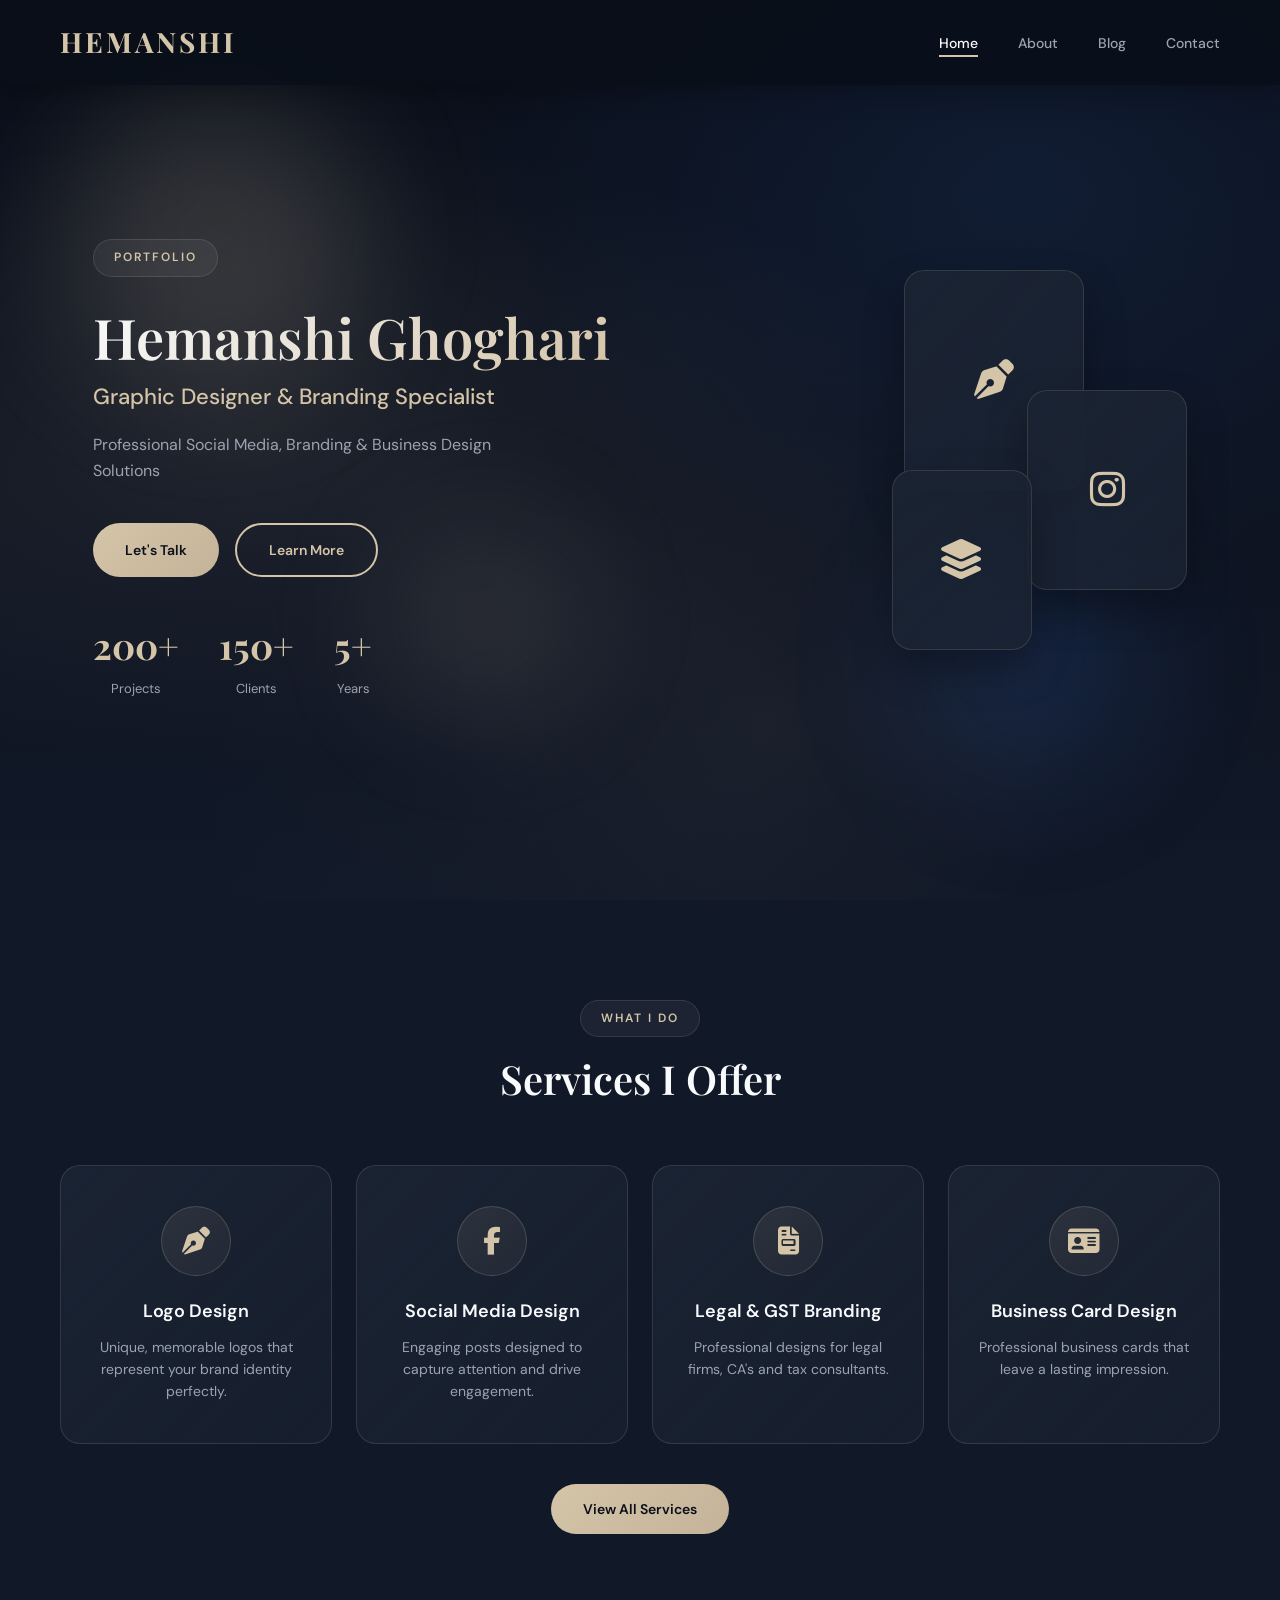
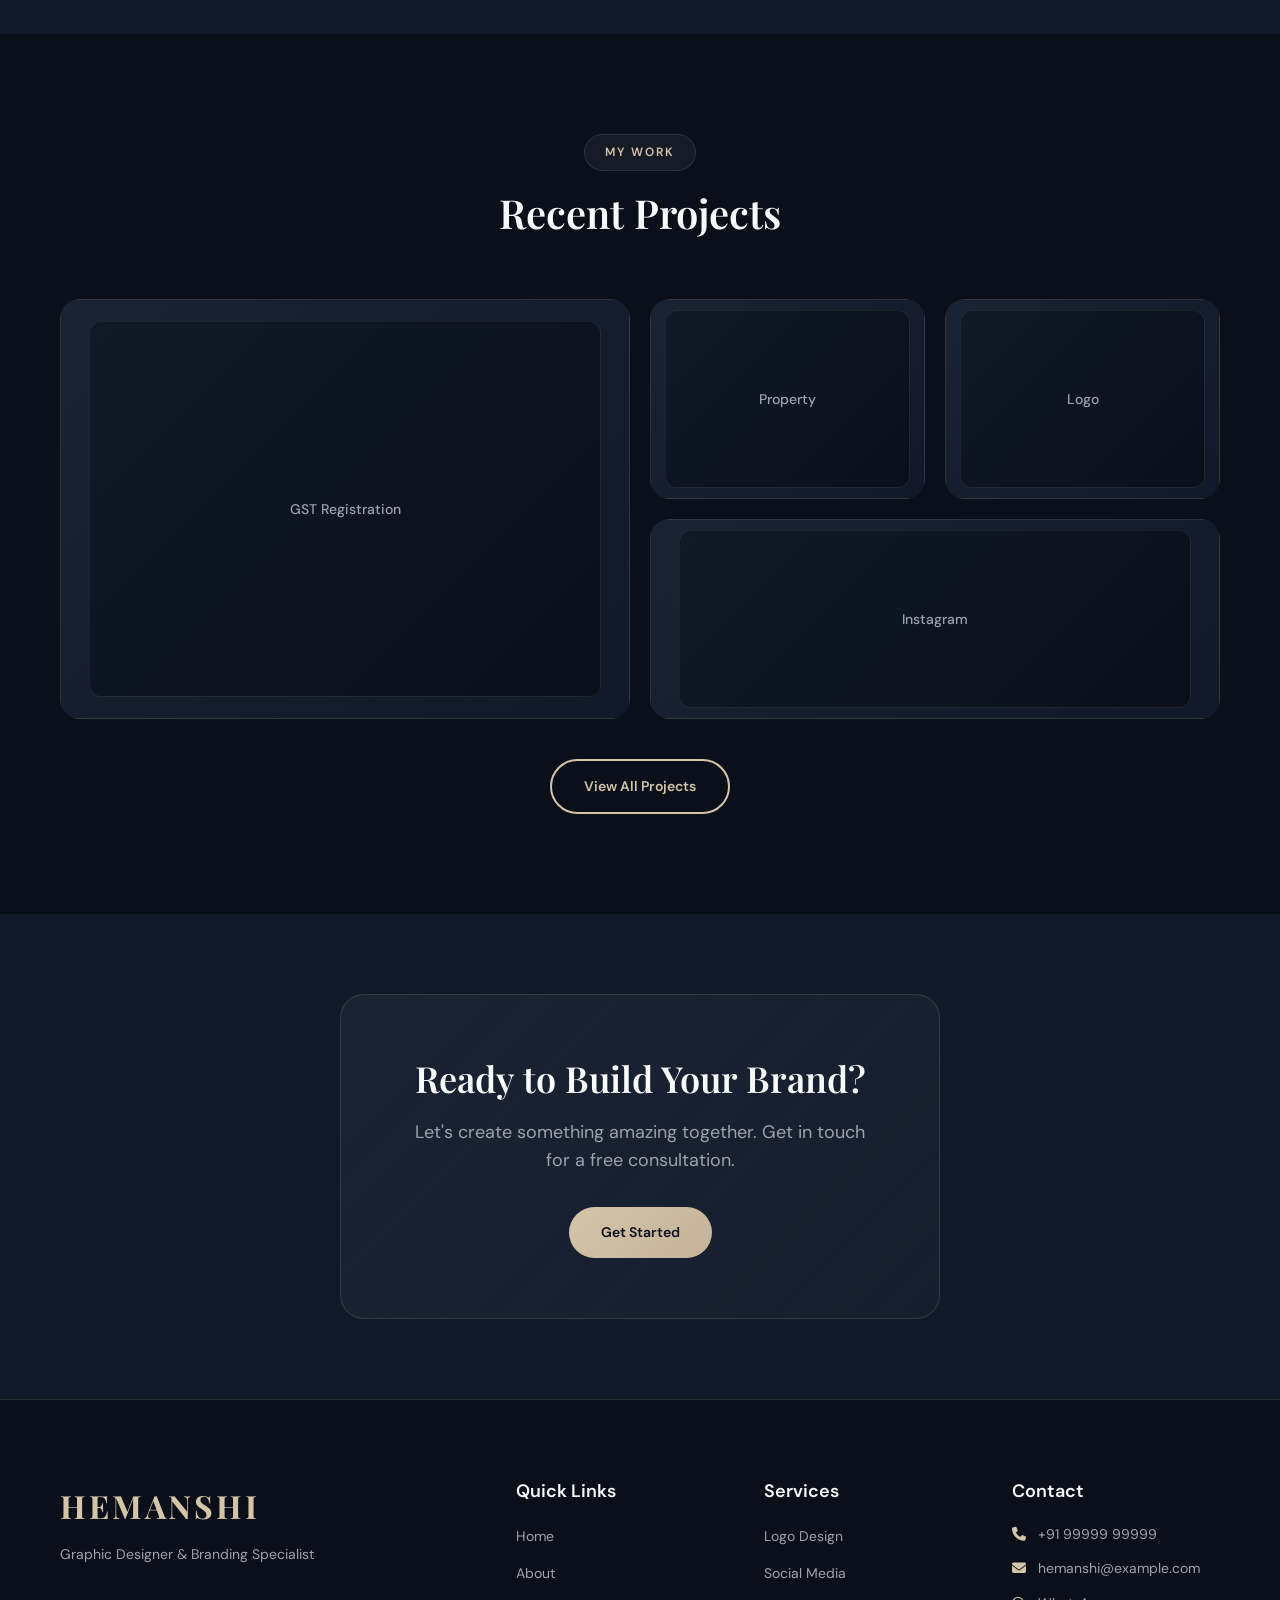
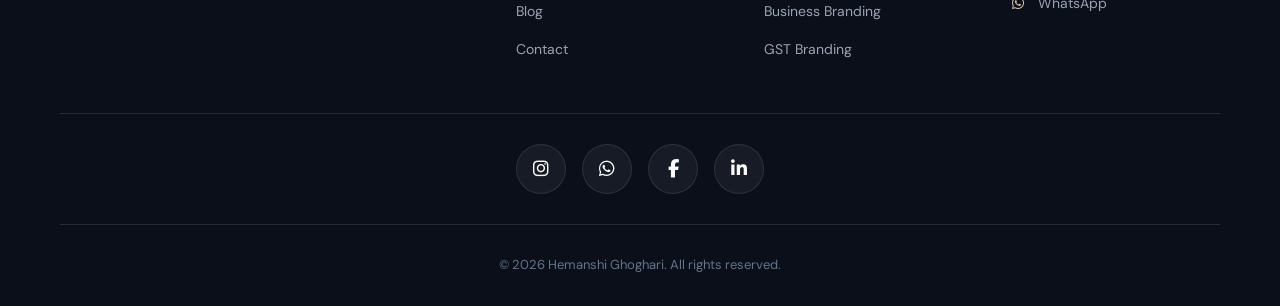
==== commit 36cc3f74: "all updated" ====
--- a/index.html
+++ b/index.html
@@ -43,6 +43,9 @@
     <!-- ==================== HERO SECTION ==================== -->
     <section class="hero" id="home">
         <div class="hero-bg"></div>
+        <div class="hero-orb hero-orb-1"></div>
+        <div class="hero-orb hero-orb-2"></div>
+        <div class="hero-orb hero-orb-3"></div>
         <div class="container hero-content">
             <div class="hero-text" data-aos="fade-up">
                 <span class="hero-label">Portfolio</span>
--- a/style.css
+++ b/style.css
@@ -224,8 +224,72 @@
     background: 
         radial-gradient(ellipse at 20% 50%, rgba(212, 196, 168, 0.08) 0%, transparent 50%),
         radial-gradient(ellipse at 80% 20%, rgba(59, 130, 246, 0.1) 0%, transparent 40%),
+        radial-gradient(ellipse at 60% 80%, rgba(212, 196, 168, 0.05) 0%, transparent 30%),
         linear-gradient(180deg, var(--primary-bg) 0%, var(--secondary-bg) 100%);
     z-index: 0;
+}
+
+.hero-bg::before {
+    content: '';
+    position: absolute;
+    top: 0;
+    left: 0;
+    right: 0;
+    bottom: 0;
+    background-image: 
+        radial-gradient(circle at 20% 30%, rgba(212, 196, 168, 0.03) 0%, transparent 25%),
+        radial-gradient(circle at 80% 70%, rgba(59, 130, 246, 0.03) 0%, transparent 20%),
+        radial-gradient(circle at 40% 90%, rgba(212, 196, 168, 0.02) 0%, transparent 30%);
+    animation: bgFloat 15s ease-in-out infinite;
+}
+
+@keyframes bgFloat {
+    0%, 100% { transform: translate(0, 0); }
+    25% { transform: translate(10px, -10px); }
+    50% { transform: translate(-5px, 15px); }
+    75% { transform: translate(15px, 5px); }
+}
+
+/* Decorative floating orbs in hero */
+.hero-orb {
+    position: absolute;
+    border-radius: 50%;
+    filter: blur(60px);
+    animation: orbFloat 10s ease-in-out infinite;
+    z-index: 0;
+}
+
+.hero-orb-1 {
+    width: 300px;
+    height: 300px;
+    background: rgba(212, 196, 168, 0.15);
+    top: 10%;
+    left: 5%;
+    animation-delay: 0s;
+}
+
+.hero-orb-2 {
+    width: 250px;
+    height: 250px;
+    background: rgba(59, 130, 246, 0.1);
+    top: 60%;
+    right: 10%;
+    animation-delay: 3s;
+}
+
+.hero-orb-3 {
+    width: 200px;
+    height: 200px;
+    background: rgba(212, 196, 168, 0.1);
+    bottom: 20%;
+    left: 30%;
+    animation-delay: 6s;
+}
+
+@keyframes orbFloat {
+    0%, 100% { transform: translate(0, 0) scale(1); }
+    33% { transform: translate(30px, -30px) scale(1.1); }
+    66% { transform: translate(-20px, 20px) scale(0.9); }
 }
 
 .hero-content {
@@ -401,12 +465,39 @@
     padding: 40px 28px;
     text-align: center;
     transition: var(--transition);
+    position: relative;
+    overflow: hidden;
+}
+
+.service-card::before {
+    content: '';
+    position: absolute;
+    top: 0;
+    left: 0;
+    right: 0;
+    bottom: 0;
+    background: linear-gradient(135deg, rgba(212, 196, 168, 0.05) 0%, transparent 100%);
+    opacity: 0;
+    transition: var(--transition);
 }
 
 .service-card:hover {
     transform: translateY(-10px);
     border-color: var(--beige);
     box-shadow: 0 25px 50px rgba(0, 0, 0, 0.3);
+}
+
+.service-card:hover::before {
+    opacity: 1;
+}
+
+.service-card:hover .service-icon {
+    transform: scale(1.1) rotate(5deg);
+    background: linear-gradient(135deg, var(--beige) 0%, #c4b398 100%);
+}
+
+.service-card:hover .service-icon i {
+    color: var(--primary-bg);
 }
 
 .service-icon {
@@ -419,11 +510,13 @@
     align-items: center;
     justify-content: center;
     border: 1px solid rgba(212, 196, 168, 0.2);
+    transition: var(--transition);
 }
 
 .service-icon i {
     font-size: 28px;
     color: var(--beige);
+    transition: var(--transition);
 }
 
 .service-card h3 {
@@ -578,7 +671,27 @@
 .page-hero .hero-bg {
     background: 
         radial-gradient(ellipse at 50% 0%, rgba(212, 196, 168, 0.08) 0%, transparent 50%),
+        radial-gradient(ellipse at 20% 50%, rgba(59, 130, 246, 0.05) 0%, transparent 30%),
+        radial-gradient(ellipse at 80% 50%, rgba(212, 196, 168, 0.05) 0%, transparent 30%),
         linear-gradient(180deg, var(--primary-bg) 0%, var(--secondary-bg) 100%);
+}
+
+.page-hero::before {
+    content: '';
+    position: absolute;
+    top: 0;
+    left: 0;
+    right: 0;
+    bottom: 0;
+    background-image: 
+        radial-gradient(circle at 10% 20%, rgba(212, 196, 168, 0.04) 0%, transparent 20%),
+        radial-gradient(circle at 90% 80%, rgba(59, 130, 246, 0.04) 0%, transparent 20%);
+    animation: pageHeroFloat 20s ease-in-out infinite;
+}
+
+@keyframes pageHeroFloat {
+    0%, 100% { transform: translate(0, 0); }
+    50% { transform: translate(-20px, 20px); }
 }
 
 .page-label {
@@ -593,6 +706,7 @@
     letter-spacing: 2px;
     text-transform: uppercase;
     margin-bottom: 20px;
+    animation: fadeInUp 0.8s ease;
 }
 
 .page-title {
@@ -602,11 +716,65 @@
     -webkit-background-clip: text;
     -webkit-text-fill-color: transparent;
     background-clip: text;
+    animation: fadeInUp 1s ease 0.2s both;
 }
 
 .page-subtitle {
     font-size: 18px;
     color: var(--soft-gray);
+    animation: fadeInUp 1s ease 0.4s both;
+}
+
+/* Page Hero Decorative Shapes */
+.page-hero-shapes {
+    position: absolute;
+    top: 0;
+    left: 0;
+    right: 0;
+    bottom: 0;
+    pointer-events: none;
+    overflow: hidden;
+}
+
+.page-hero-shape {
+    position: absolute;
+    border-radius: 50%;
+    opacity: 0.1;
+    animation: shapeFloat 8s ease-in-out infinite;
+}
+
+.page-hero-shape-1 {
+    width: 200px;
+    height: 200px;
+    background: var(--beige);
+    top: 20%;
+    left: 10%;
+    animation-delay: 0s;
+}
+
+.page-hero-shape-2 {
+    width: 150px;
+    height: 150px;
+    background: var(--accent-blue);
+    top: 60%;
+    right: 15%;
+    animation-delay: 2s;
+}
+
+.page-hero-shape-3 {
+    width: 100px;
+    height: 100px;
+    background: var(--beige);
+    bottom: 20%;
+    left: 30%;
+    animation-delay: 4s;
+}
+
+@keyframes shapeFloat {
+    0%, 100% { transform: translate(0, 0) rotate(0deg); }
+    25% { transform: translate(20px, -20px) rotate(90deg); }
+    50% { transform: translate(-10px, 10px) rotate(180deg); }
+    75% { transform: translate(15px, 15px) rotate(270deg); }
 }
 
 /* ==================== ABOUT MAIN SECTION ==================== */
@@ -865,52 +1033,141 @@
     color: var(--soft-gray);
 }
 
-/* ==================== TESTIMONIALS ==================== */
-.testimonials-section {
-    background: var(--primary-bg);
-}
-
-.testimonials-grid {
+/* ==================== ACHIEVEMENTS SECTION ==================== */
+.achievements-section {
+    background: var(--secondary-bg);
+    position: relative;
+    overflow: hidden;
+    padding: 100px 0;
+}
+
+.achievements-section .bg-shapes {
+    position: absolute;
+    top: 0;
+    left: 0;
+    right: 0;
+    bottom: 0;
+    pointer-events: none;
+}
+
+.achievements-section .shape {
+    position: absolute;
+    border-radius: 50%;
+    opacity: 0.1;
+}
+
+.achievements-section .shape-1 {
+    width: 400px;
+    height: 400px;
+    background: var(--beige);
+    top: -100px;
+    left: -100px;
+    animation: pulse 8s ease-in-out infinite;
+}
+
+.achievements-section .shape-2 {
+    width: 300px;
+    height: 300px;
+    background: var(--accent-blue);
+    bottom: -50px;
+    right: -50px;
+    animation: pulse 6s ease-in-out infinite 2s;
+}
+
+.achievements-section .shape-3 {
+    width: 200px;
+    height: 200px;
+    background: var(--beige);
+    top: 50%;
+    right: 20%;
+    animation: pulse 7s ease-in-out infinite 1s;
+}
+
+@keyframes pulse {
+    0%, 100% { transform: scale(1); opacity: 0.1; }
+    50% { transform: scale(1.2); opacity: 0.15; }
+}
+
+.achievements-grid {
     display: grid;
-    grid-template-columns: repeat(3, 1fr);
-    gap: 24px;
-}
-
-.testimonial-card {
+    grid-template-columns: repeat(4, 1fr);
+    gap: 30px;
+    position: relative;
+    z-index: 1;
+}
+
+.achievement-card {
     background: linear-gradient(135deg, var(--card-bg) 0%, rgba(26, 35, 50, 0.6) 100%);
     border: 1px solid var(--border-subtle);
-    border-radius: 20px;
-    padding: 40px;
-    transition: var(--transition);
-}
-
-.testimonial-card:hover {
-    transform: translateY(-5px);
+    border-radius: 24px;
+    padding: 50px 30px;
+    text-align: center;
+    transition: var(--transition);
+    position: relative;
+    overflow: hidden;
+}
+
+.achievement-card::before {
+    content: '';
+    position: absolute;
+    top: 0;
+    left: 0;
+    right: 0;
+    height: 3px;
+    background: linear-gradient(90deg, transparent, var(--beige), transparent);
+    transform: scaleX(0);
+    transition: transform 0.3s ease;
+}
+
+.achievement-card:hover {
+    transform: translateY(-10px);
     border-color: var(--beige);
-}
-
-.quote-icon {
-    margin-bottom: 20px;
-}
-
-.quote-icon i {
+    box-shadow: 0 25px 50px rgba(0, 0, 0, 0.3);
+}
+
+.achievement-card:hover::before {
+    transform: scaleX(1);
+}
+
+.achievement-icon {
+    width: 80px;
+    height: 80px;
+    margin: 0 auto 24px;
+    background: linear-gradient(135deg, rgba(212, 196, 168, 0.1) 0%, rgba(212, 196, 168, 0.05) 100%);
+    border-radius: 50%;
+    display: flex;
+    align-items: center;
+    justify-content: center;
+    border: 1px solid rgba(212, 196, 168, 0.2);
+    transition: var(--transition);
+}
+
+.achievement-card:hover .achievement-icon {
+    background: linear-gradient(135deg, var(--beige) 0%, #c4b398 100%);
+}
+
+.achievement-icon i {
     font-size: 32px;
     color: var(--beige);
-    opacity: 0.5;
-}
-
-.testimonial-text {
-    font-size: 15px;
-    color: var(--soft-gray);
-    line-height: 1.8;
-    margin-bottom: 24px;
-    font-style: italic;
-}
-
-.testimonial-author {
-    display: flex;
-    align-items: center;
-    gap: 16px;
+    transition: var(--transition);
+}
+
+.achievement-card:hover .achievement-icon i {
+    color: var(--primary-bg);
+}
+
+.achievement-number {
+    display: block;
+    font-family: 'Playfair Display', serif;
+    font-size: 48px;
+    font-weight: 700;
+    color: var(--white);
+    margin-bottom: 8px;
+}
+
+.achievement-label {
+    font-size: 14px;
+    color: var(--soft-gray);
 }
 
 .author-avatar {
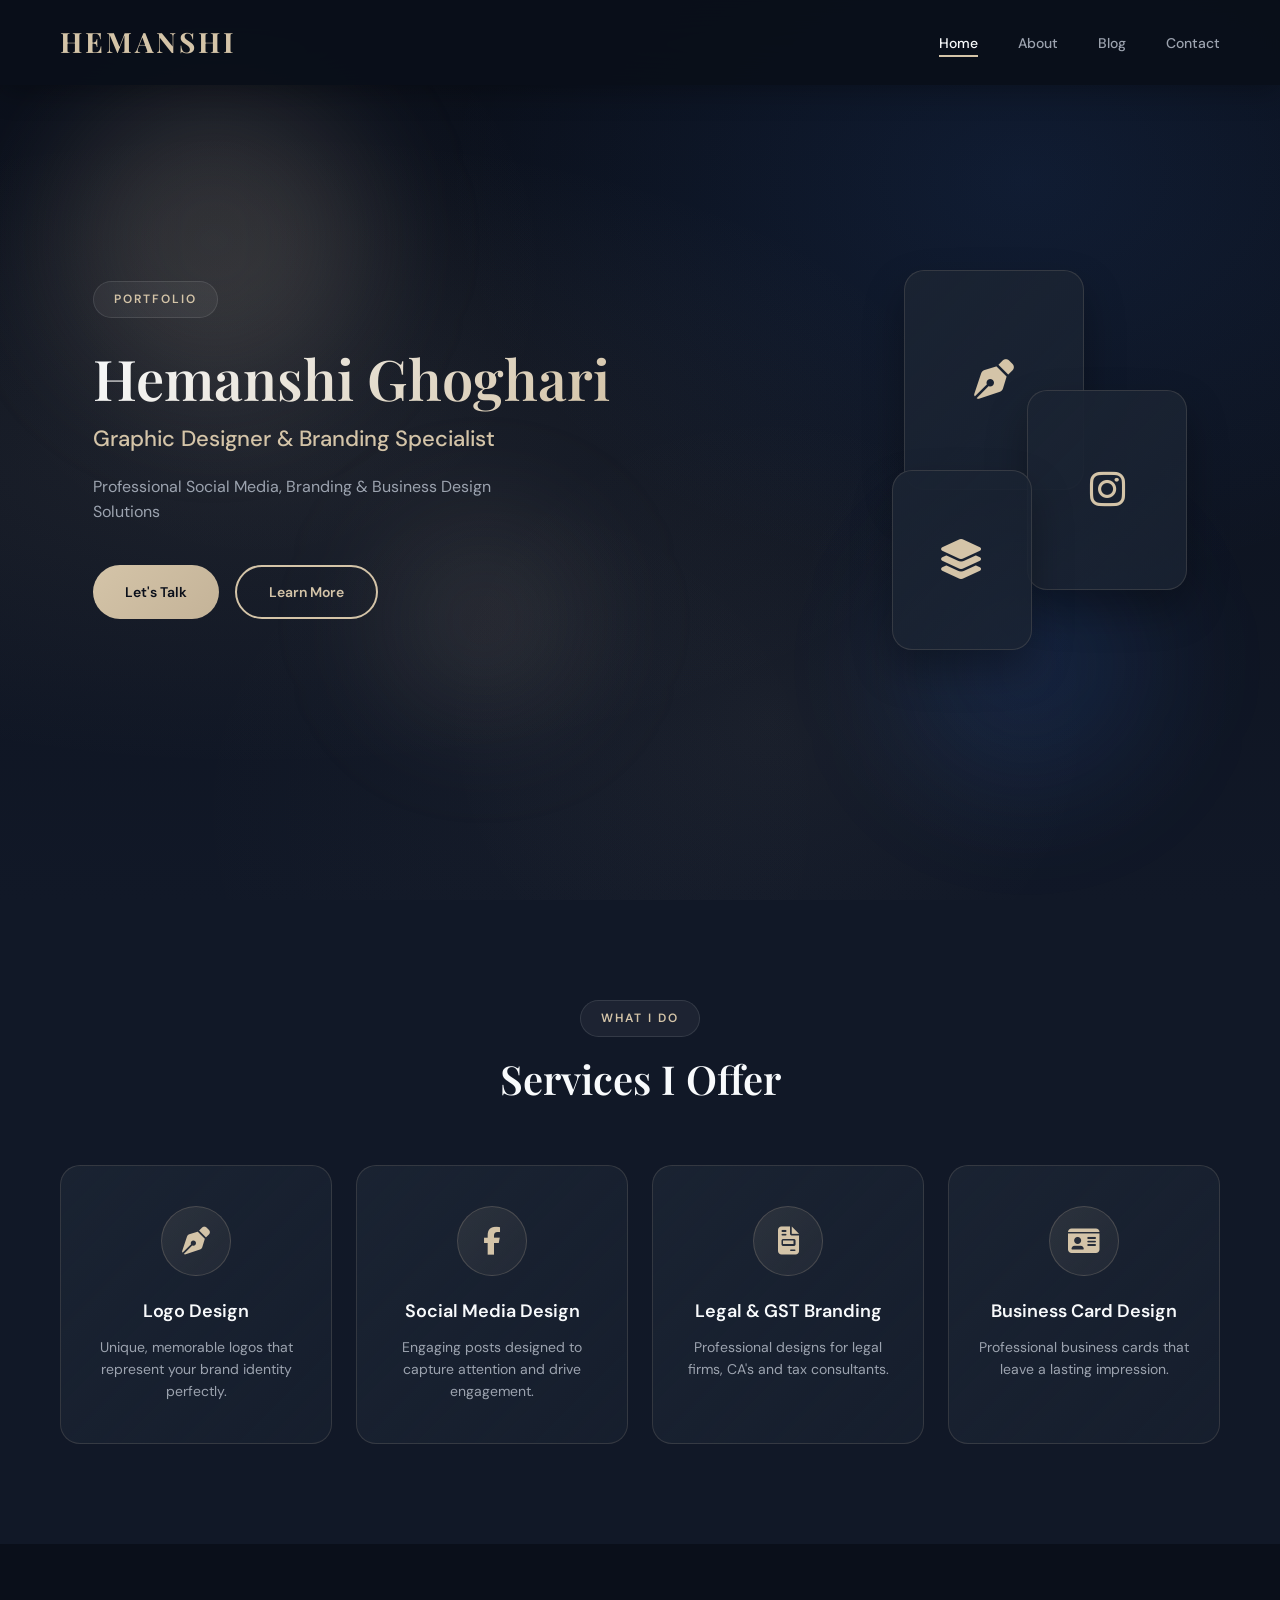
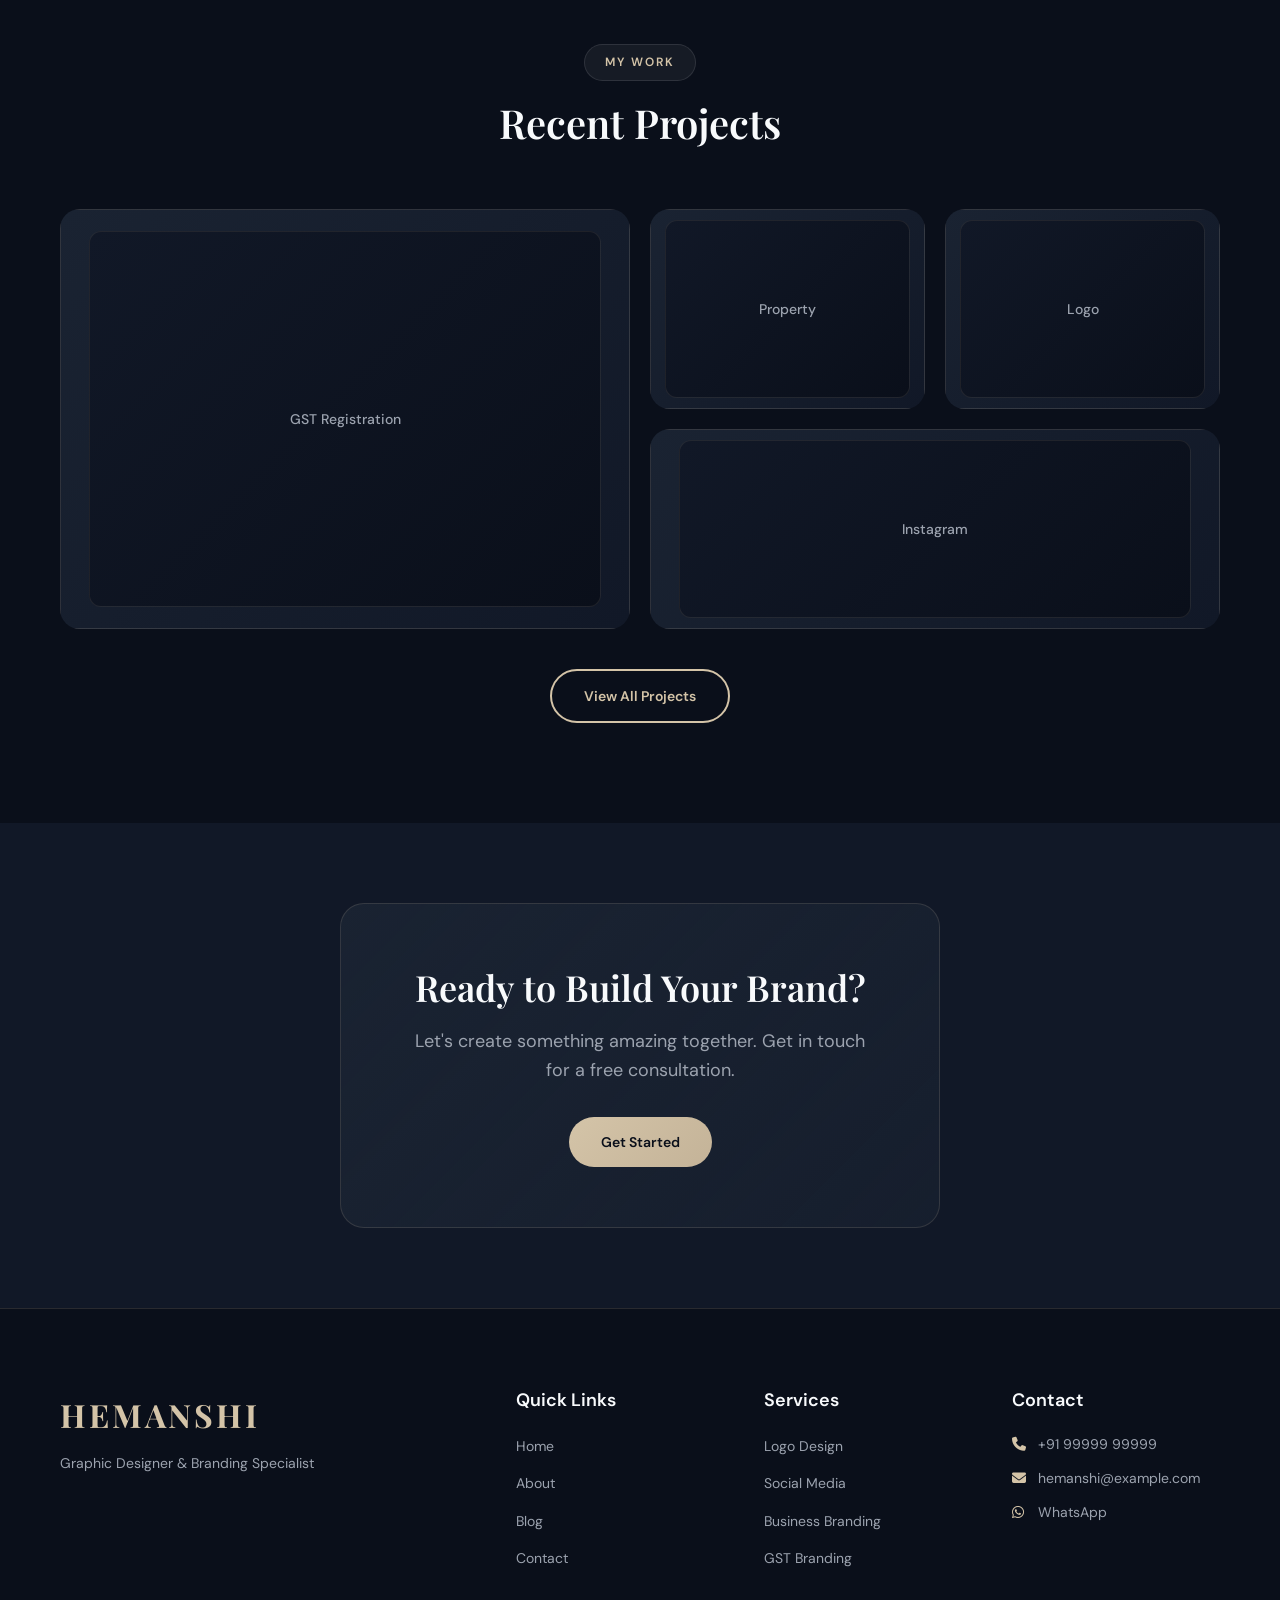
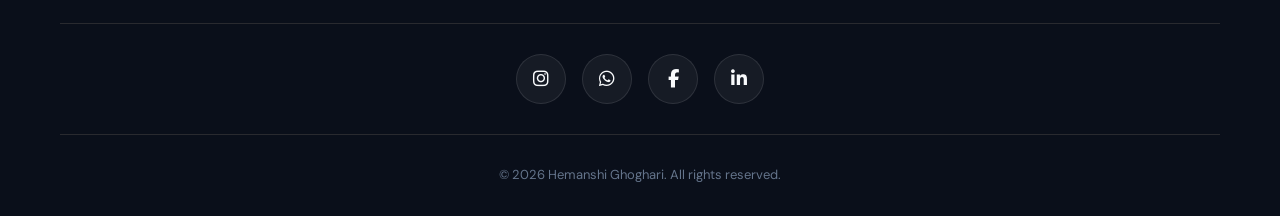
==== commit 90ca0563: "all update" ====
--- a/index.html
+++ b/index.html
@@ -57,21 +57,6 @@
                     <a href="contact.html" class="btn btn-primary">Let's Talk</a>
                     <a href="about.html" class="btn btn-outline">Learn More</a>
                 </div>
-                
-                <div class="hero-stats">
-                    <div class="stat-item">
-                        <span class="stat-number">200+</span>
-                        <span class="stat-label">Projects</span>
-                    </div>
-                    <div class="stat-item">
-                        <span class="stat-number">150+</span>
-                        <span class="stat-label">Clients</span>
-                    </div>
-                    <div class="stat-item">
-                        <span class="stat-number">5+</span>
-                        <span class="stat-label">Years</span>
-                    </div>
-                </div>
             </div>
             
             <div class="hero-visual" data-aos="fade-left">
@@ -135,10 +120,7 @@
                     <p>Professional business cards that leave a lasting impression.</p>
                 </div>
             </div>
-            
-            <div class="services-cta" data-aos="fade-up">
-                <a href="services.html" class="btn btn-primary">View All Services</a>
-            </div>
+        
         </div>
     </section>
 
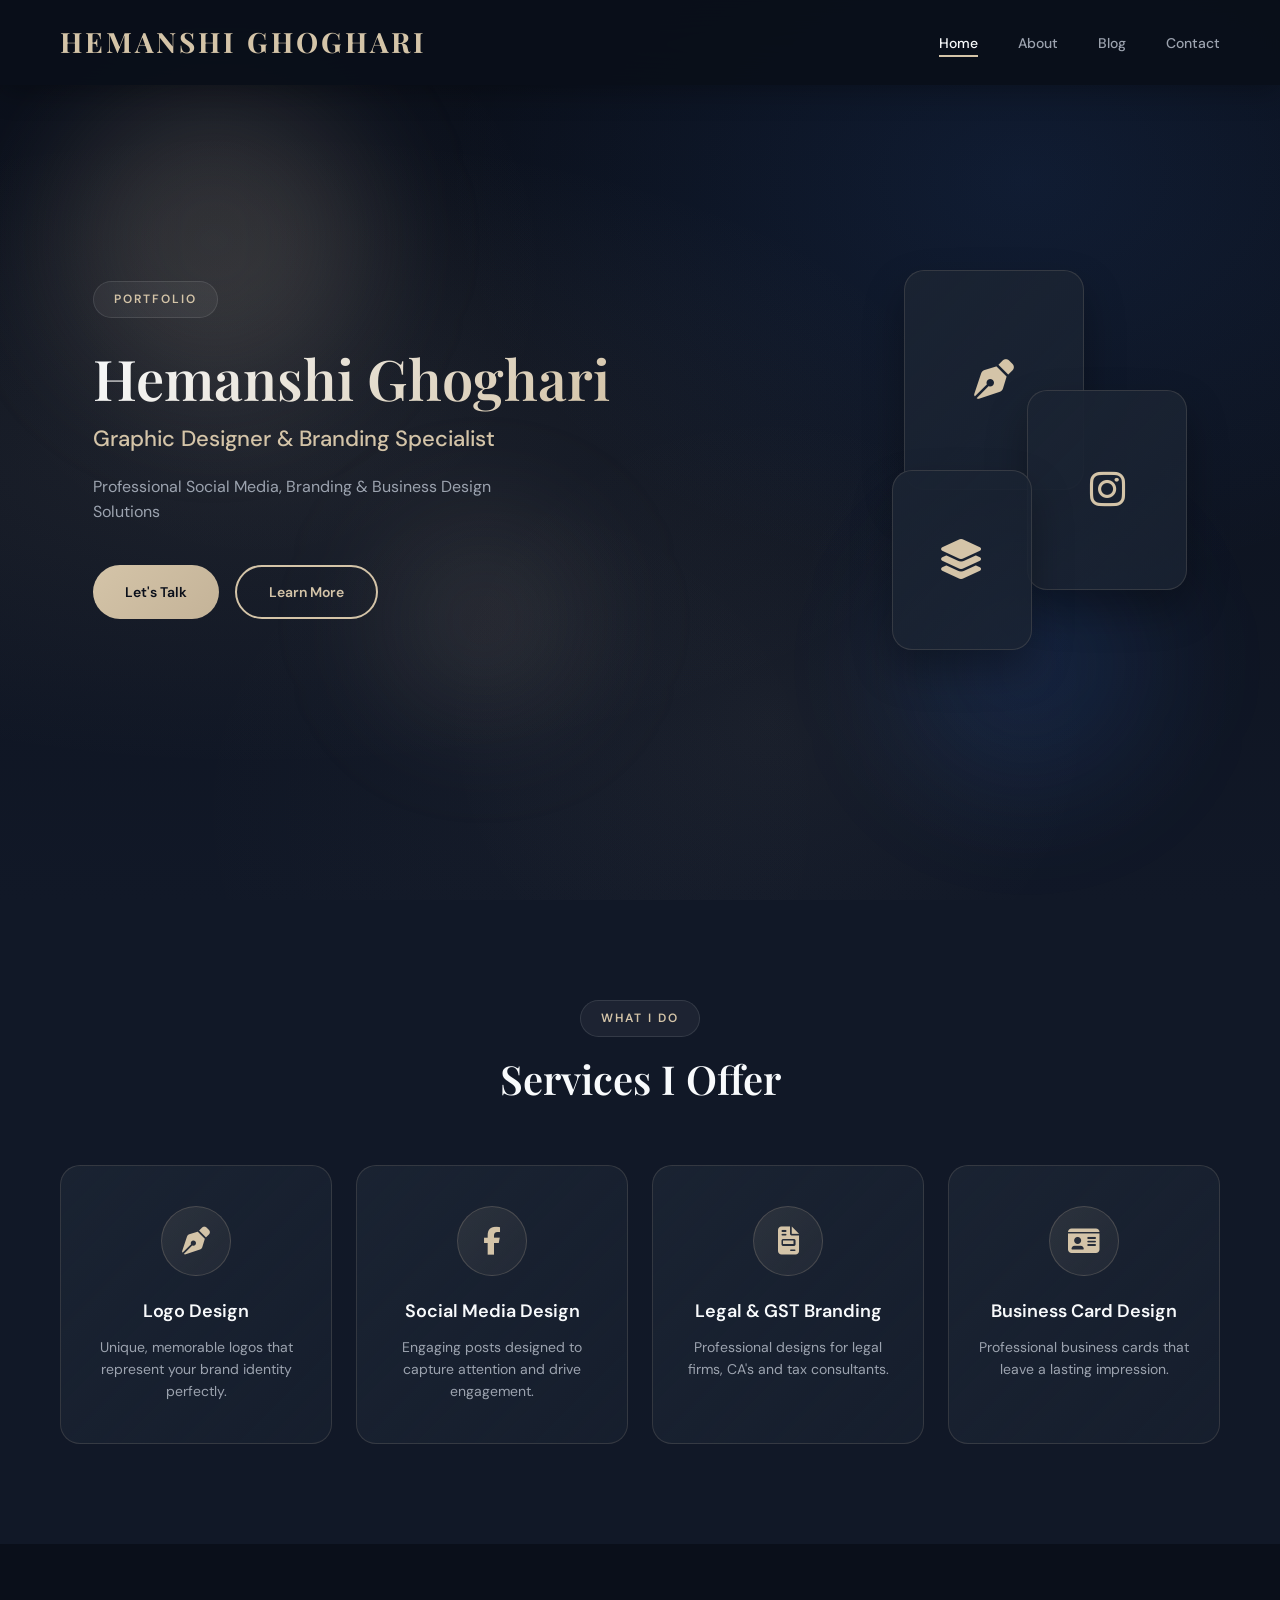
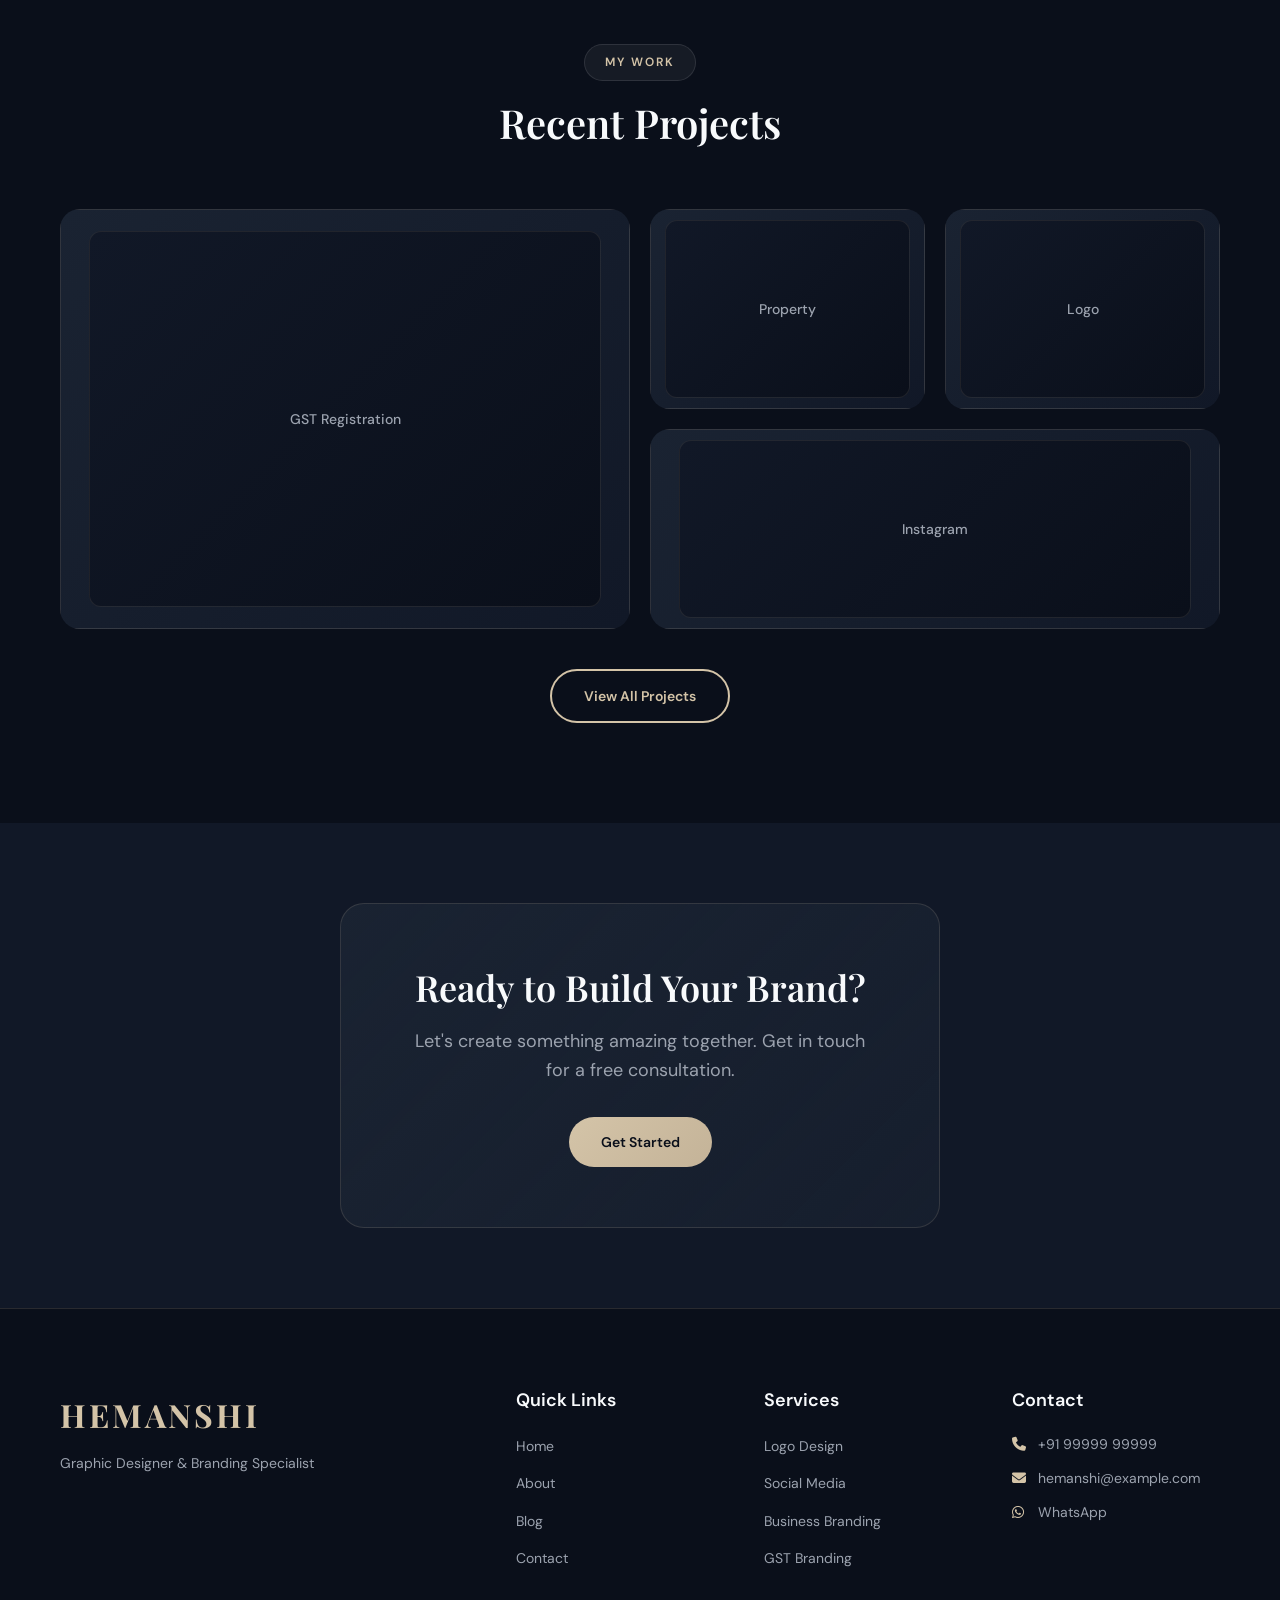
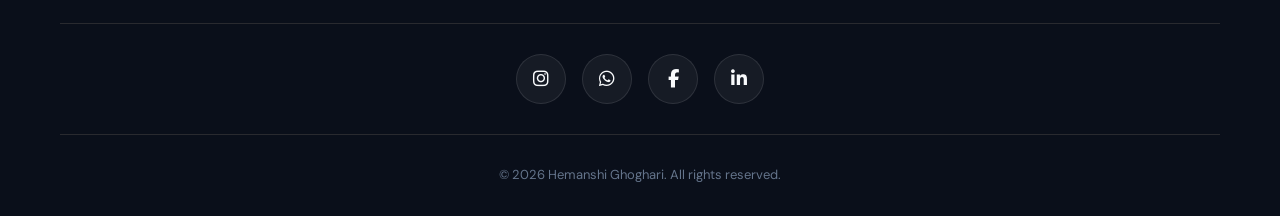
==== commit a53a92d5: "all update" ====
--- a/index.html
+++ b/index.html
@@ -23,7 +23,7 @@
     <!-- ==================== NAVIGATION ==================== -->
     <nav class="navbar" id="navbar">
         <div class="container nav-container">
-            <a href="index.html" class="logo">HEMANSHI</a>
+            <a href="index.html" class="logo">HEMANSHI GHOGHARI</a>
             
             <ul class="nav-links" id="navLinks">
                 <li><a href="index.html" class="active">Home</a></li>
@@ -240,16 +240,16 @@
                 </div>
                 
                 <div class="footer-social">
-                    <a href="https://instagram.com/yourhandle" target="_blank" class="social-link">
+                    <a href="" target="_blank" class="social-link">
                         <i class="fab fa-instagram"></i>
                     </a>
-                    <a href="https://wa.me/919999999999" target="_blank" class="social-link">
+                    <a href="" target="_blank" class="social-link">
                         <i class="fab fa-whatsapp"></i>
                     </a>
-                    <a href="https://facebook.com/yourhandle" target="_blank" class="social-link">
+                    <a href="" target="_blank" class="social-link">
                         <i class="fab fa-facebook-f"></i>
                     </a>
-                    <a href="https://linkedin.com/in/yourhandle" target="_blank" class="social-link">
+                    <a href="" target="_blank" class="social-link">
                         <i class="fab fa-linkedin-in"></i>
                     </a>
                 </div>
